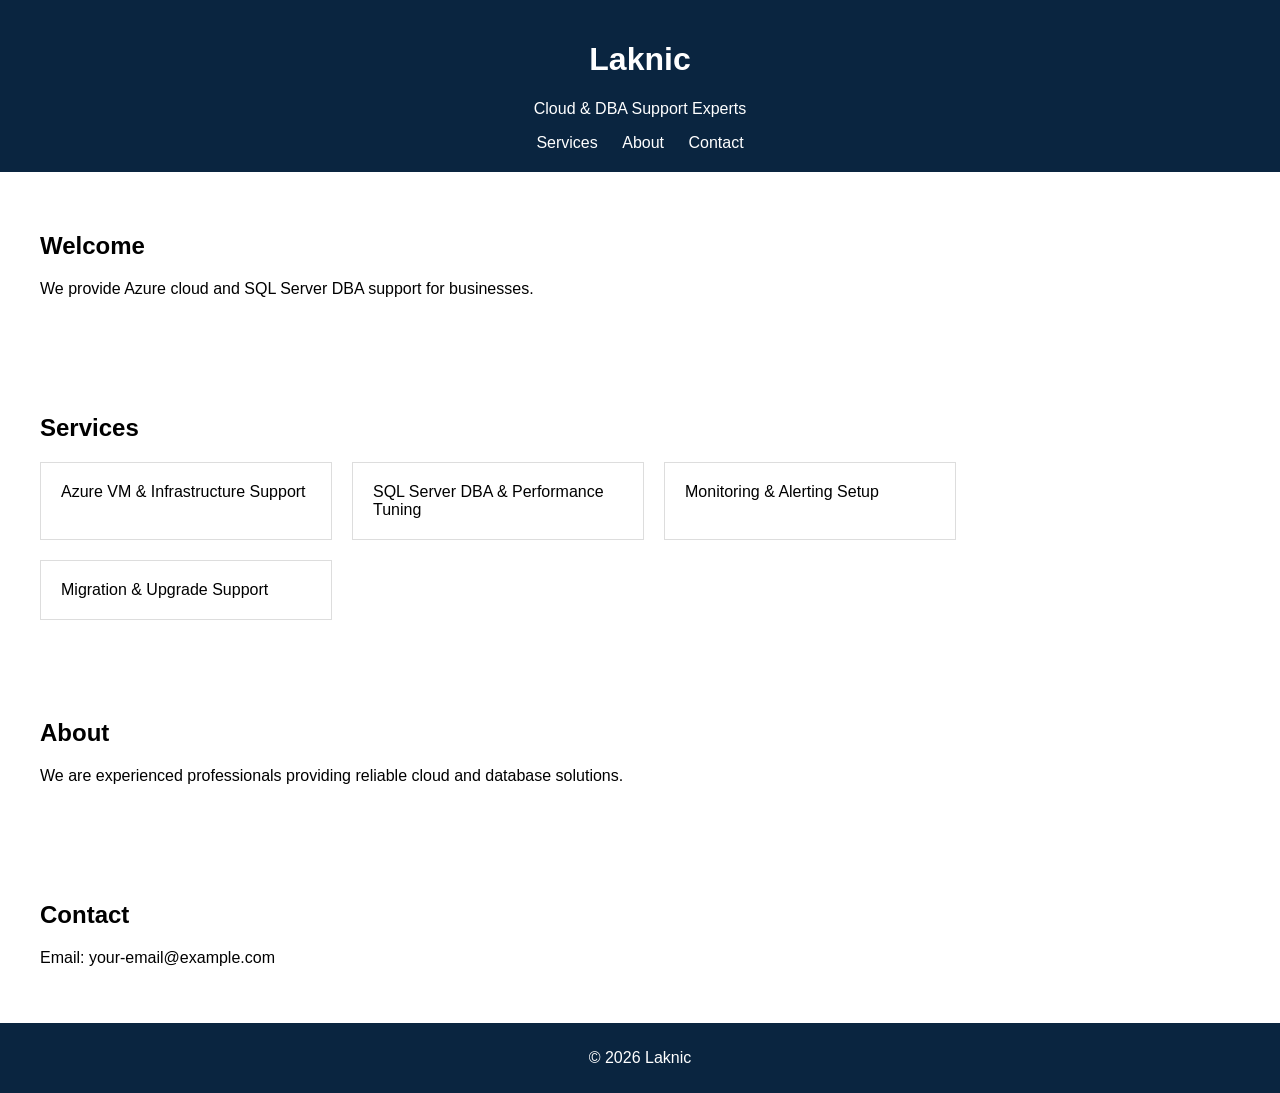
==== index.html @ a6cacee5 "Initial website" ====
<!DOCTYPE html>
<html>
<head>
  <title>Laknic | Cloud & DBA Support</title>
  <meta name="viewport" content="width=device-width, initial-scale=1.0">
  <style>
    body {font-family: Arial; margin:0;}
    header {background:#0a2540; color:white; padding:20px; text-align:center;}
    nav a {color:white; margin:10px; text-decoration:none;}
    section {padding:40px;}
    .services {display:flex; flex-wrap:wrap; gap:20px;}
    .card {border:1px solid #ddd; padding:20px; width:250px;}
    footer {background:#0a2540; color:white; text-align:center; padding:10px;}
  </style>
</head>

<body>

<header>
  <h1>Laknic</h1>
  <p>Cloud & DBA Support Experts</p>
  <nav>
    <a href="#services">Services</a>
    <a href="#about">About</a>
    <a href="#contact">Contact</a>
  </nav>
</header>

<section>
  <h2>Welcome</h2>
  <p>We provide Azure cloud and SQL Server DBA support for businesses.</p>
</section>

<section id="services">
  <h2>Services</h2>
  <div class="services">
    <div class="card">Azure VM & Infrastructure Support</div>
    <div class="card">SQL Server DBA & Performance Tuning</div>
    <div class="card">Monitoring & Alerting Setup</div>
    <div class="card">Migration & Upgrade Support</div>
  </div>
</section>

<section id="about">
  <h2>About</h2>
  <p>We are experienced professionals providing reliable cloud and database solutions.</p>
</section>

<section id="contact">
  <h2>Contact</h2>
  <p>Email: your-email@example.com</p>
</section>

<footer>
  <p>© 2026 Laknic</p>
</footer>

</body>
</html>
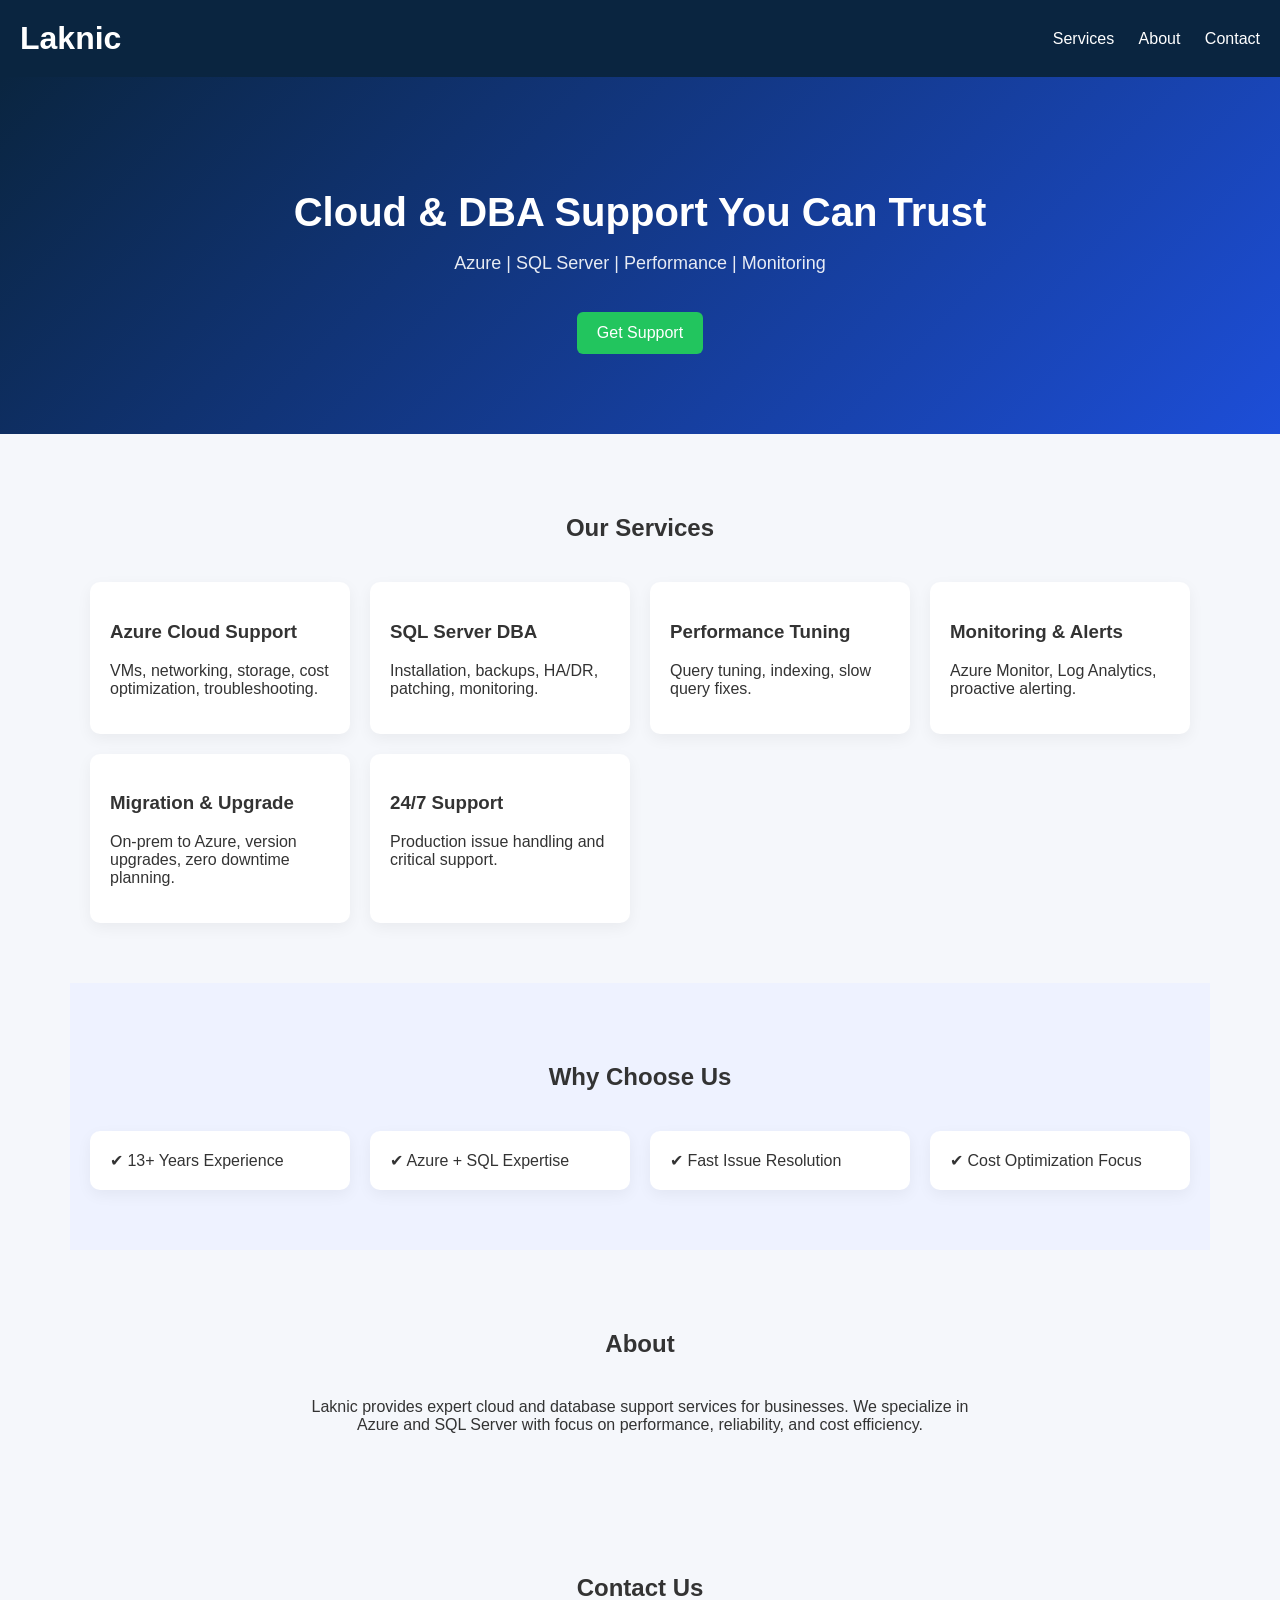
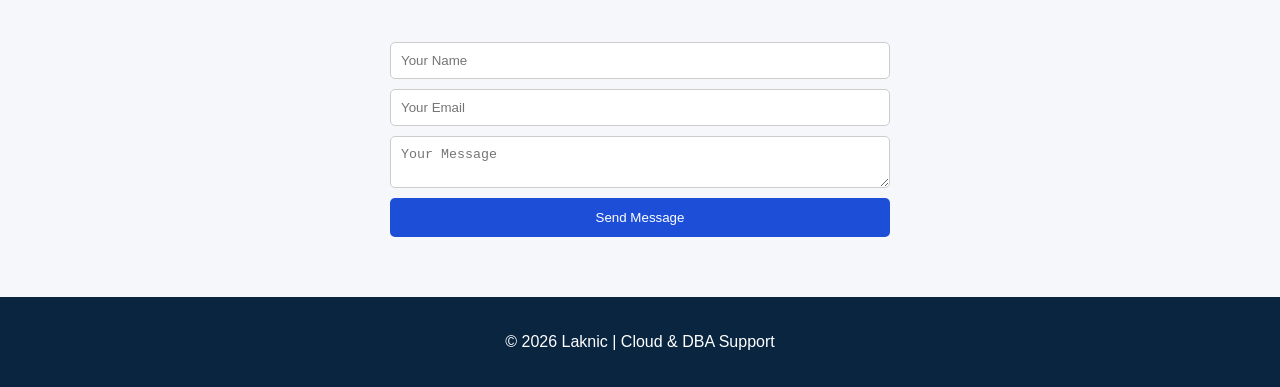
==== commit 880507e3: "index.html" ====
--- a/index.html
+++ b/index.html
@@ -3,14 +3,121 @@
 <head>
   <title>Laknic | Cloud & DBA Support</title>
   <meta name="viewport" content="width=device-width, initial-scale=1.0">
+  
   <style>
-    body {font-family: Arial; margin:0;}
-    header {background:#0a2540; color:white; padding:20px; text-align:center;}
-    nav a {color:white; margin:10px; text-decoration:none;}
-    section {padding:40px;}
-    .services {display:flex; flex-wrap:wrap; gap:20px;}
-    .card {border:1px solid #ddd; padding:20px; width:250px;}
-    footer {background:#0a2540; color:white; text-align:center; padding:10px;}
+    body {
+      margin:0;
+      font-family: 'Segoe UI', sans-serif;
+      background:#f5f7fb;
+      color:#333;
+    }
+
+    header {
+      background:#0a2540;
+      color:white;
+      padding:20px;
+      display:flex;
+      justify-content:space-between;
+      align-items:center;
+    }
+
+    header h1 {margin:0;}
+
+    nav a {
+      color:white;
+      margin-left:20px;
+      text-decoration:none;
+    }
+
+    .hero {
+      background:linear-gradient(135deg,#0a2540,#1d4ed8);
+      color:white;
+      padding:80px 20px;
+      text-align:center;
+    }
+
+    .hero h2 {
+      font-size:40px;
+      margin-bottom:10px;
+    }
+
+    .hero p {
+      font-size:18px;
+      opacity:0.9;
+    }
+
+    .btn {
+      background:#22c55e;
+      color:white;
+      padding:12px 20px;
+      display:inline-block;
+      margin-top:20px;
+      text-decoration:none;
+      border-radius:6px;
+    }
+
+    section {
+      padding:60px 20px;
+      max-width:1100px;
+      margin:auto;
+    }
+
+    h2 {
+      text-align:center;
+      margin-bottom:40px;
+    }
+
+    .grid {
+      display:grid;
+      grid-template-columns:repeat(auto-fit,minmax(250px,1fr));
+      gap:20px;
+    }
+
+    .card {
+      background:white;
+      padding:20px;
+      border-radius:10px;
+      box-shadow:0 5px 15px rgba(0,0,0,0.05);
+      transition:0.3s;
+    }
+
+    .card:hover {
+      transform:translateY(-5px);
+    }
+
+    .why {
+      background:#eef2ff;
+    }
+
+    .contact form {
+      display:flex;
+      flex-direction:column;
+      gap:10px;
+      max-width:500px;
+      margin:auto;
+    }
+
+    input, textarea {
+      padding:10px;
+      border:1px solid #ccc;
+      border-radius:5px;
+    }
+
+    button {
+      background:#1d4ed8;
+      color:white;
+      padding:12px;
+      border:none;
+      border-radius:5px;
+      cursor:pointer;
+    }
+
+    footer {
+      background:#0a2540;
+      color:white;
+      text-align:center;
+      padding:20px;
+    }
   </style>
 </head>
 
@@ -18,7 +125,6 @@
 
 <header>
   <h1>Laknic</h1>
-  <p>Cloud & DBA Support Experts</p>
   <nav>
     <a href="#services">Services</a>
     <a href="#about">About</a>
@@ -26,34 +132,84 @@
   </nav>
 </header>
 
-<section>
-  <h2>Welcome</h2>
-  <p>We provide Azure cloud and SQL Server DBA support for businesses.</p>
-</section>
+<div class="hero">
+  <h2>Cloud & DBA Support You Can Trust</h2>
+  <p>Azure | SQL Server | Performance | Monitoring</p>
+  <a href="#contact" class="btn">Get Support</a>
+</div>
 
 <section id="services">
-  <h2>Services</h2>
-  <div class="services">
-    <div class="card">Azure VM & Infrastructure Support</div>
-    <div class="card">SQL Server DBA & Performance Tuning</div>
-    <div class="card">Monitoring & Alerting Setup</div>
-    <div class="card">Migration & Upgrade Support</div>
+  <h2>Our Services</h2>
+  <div class="grid">
+
+    <div class="card">
+      <h3>Azure Cloud Support</h3>
+      <p>VMs, networking, storage, cost optimization, troubleshooting.</p>
+    </div>
+
+    <div class="card">
+      <h3>SQL Server DBA</h3>
+      <p>Installation, backups, HA/DR, patching, monitoring.</p>
+    </div>
+
+    <div class="card">
+      <h3>Performance Tuning</h3>
+      <p>Query tuning, indexing, slow query fixes.</p>
+    </div>
+
+    <div class="card">
+      <h3>Monitoring & Alerts</h3>
+      <p>Azure Monitor, Log Analytics, proactive alerting.</p>
+    </div>
+
+    <div class="card">
+      <h3>Migration & Upgrade</h3>
+      <p>On-prem to Azure, version upgrades, zero downtime planning.</p>
+    </div>
+
+    <div class="card">
+      <h3>24/7 Support</h3>
+      <p>Production issue handling and critical support.</p>
+    </div>
+
+  </div>
+</section>
+
+<section class="why">
+  <h2>Why Choose Us</h2>
+  <div class="grid">
+    <div class="card">✔ 13+ Years Experience</div>
+    <div class="card">✔ Azure + SQL Expertise</div>
+    <div class="card">✔ Fast Issue Resolution</div>
+    <div class="card">✔ Cost Optimization Focus</div>
   </div>
 </section>
 
 <section id="about">
   <h2>About</h2>
-  <p>We are experienced professionals providing reliable cloud and database solutions.</p>
-</section>
-
-<section id="contact">
-  <h2>Contact</h2>
-  <p>Email: your-email@example.com</p>
+  <p style="text-align:center; max-width:700px; margin:auto;">
+    Laknic provides expert cloud and database support services for businesses.
+    We specialize in Azure and SQL Server with focus on performance,
+    reliability, and cost efficiency.
+  </p>
+</section>
+
+<section id="contact" class="contact">
+  <h2>Contact Us</h2>
+  
+  <!-- Netlify form -->
+  <form name="contact" method="POST" data-netlify="true">
+    <input type="text" name="name" placeholder="Your Name" required>
+    <input type="email" name="email" placeholder="Your Email" required>
+    <textarea name="message" placeholder="Your Message" required></textarea>
+    <button type="submit">Send Message</button>
+  </form>
+
 </section>
 
 <footer>
-  <p>© 2026 Laknic</p>
+  <p>© 2026 Laknic | Cloud & DBA Support</p>
 </footer>
 
 </body>
-</html>+</html>
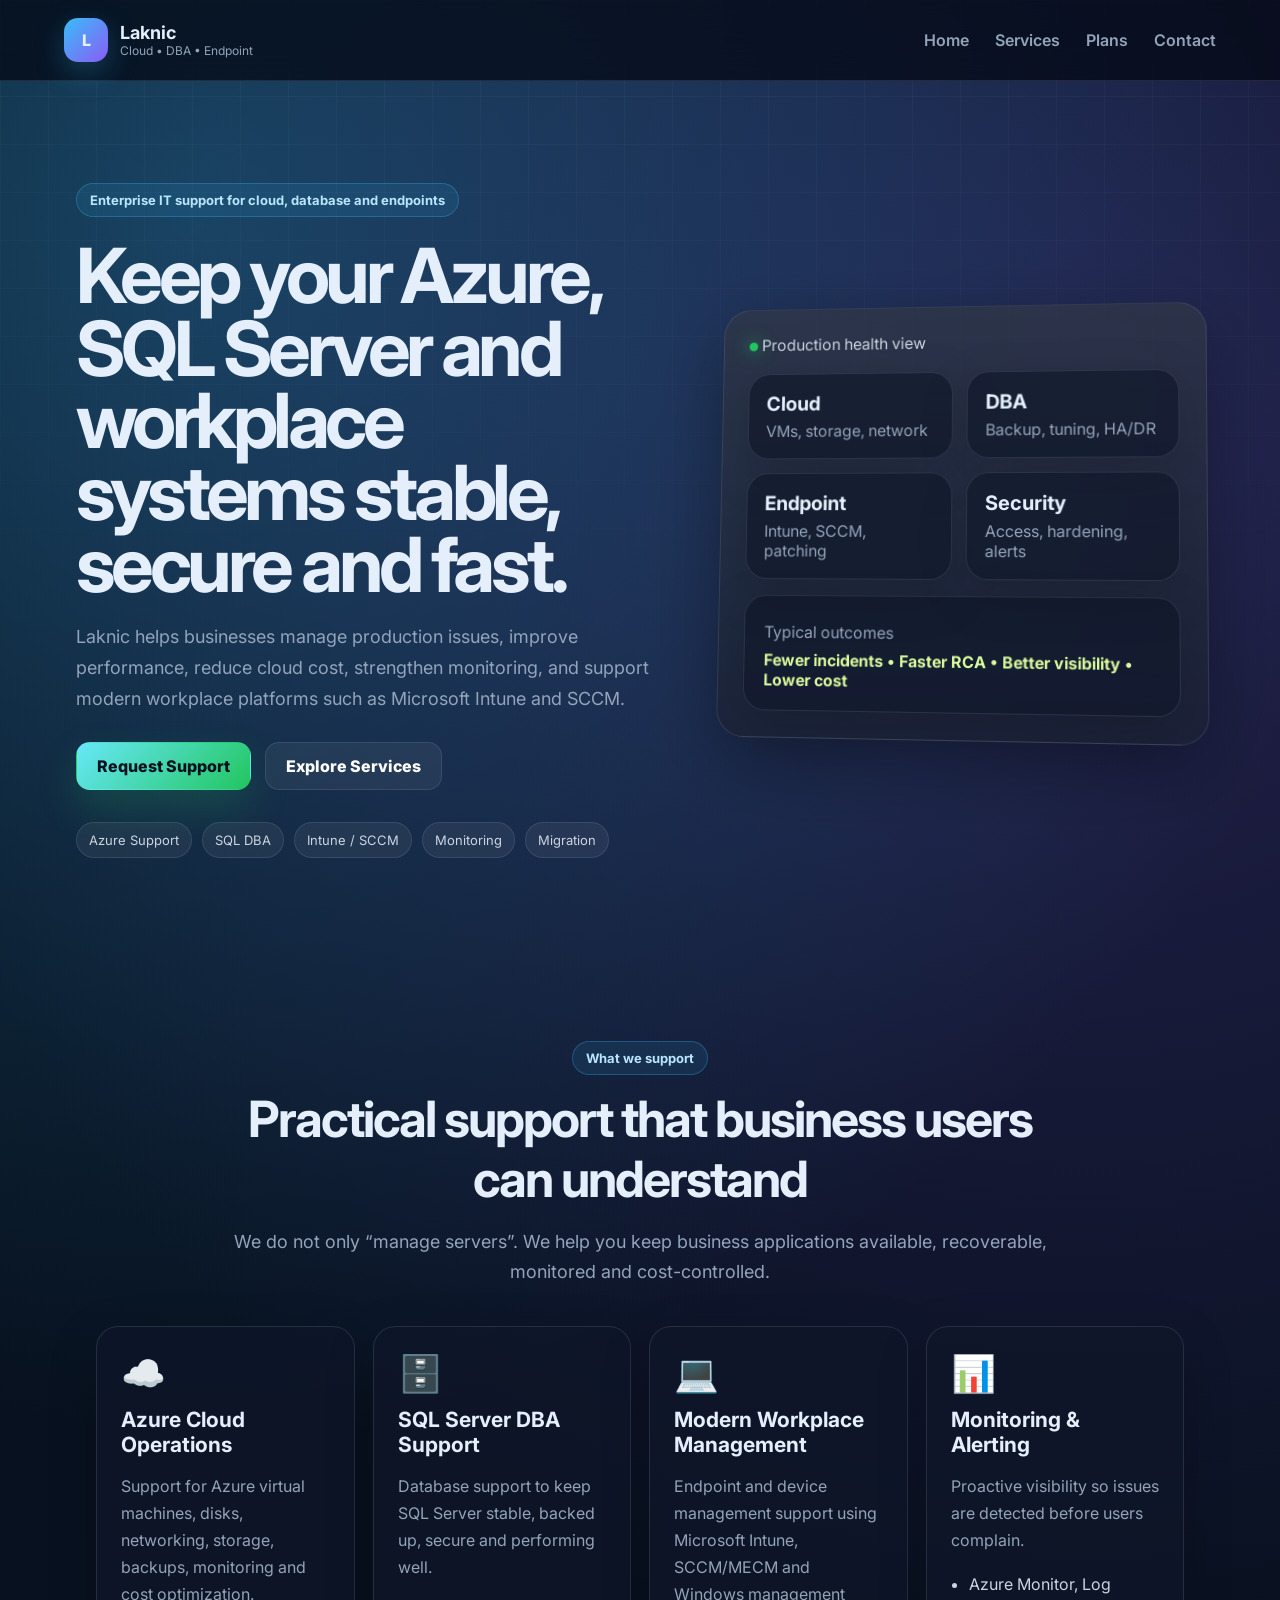
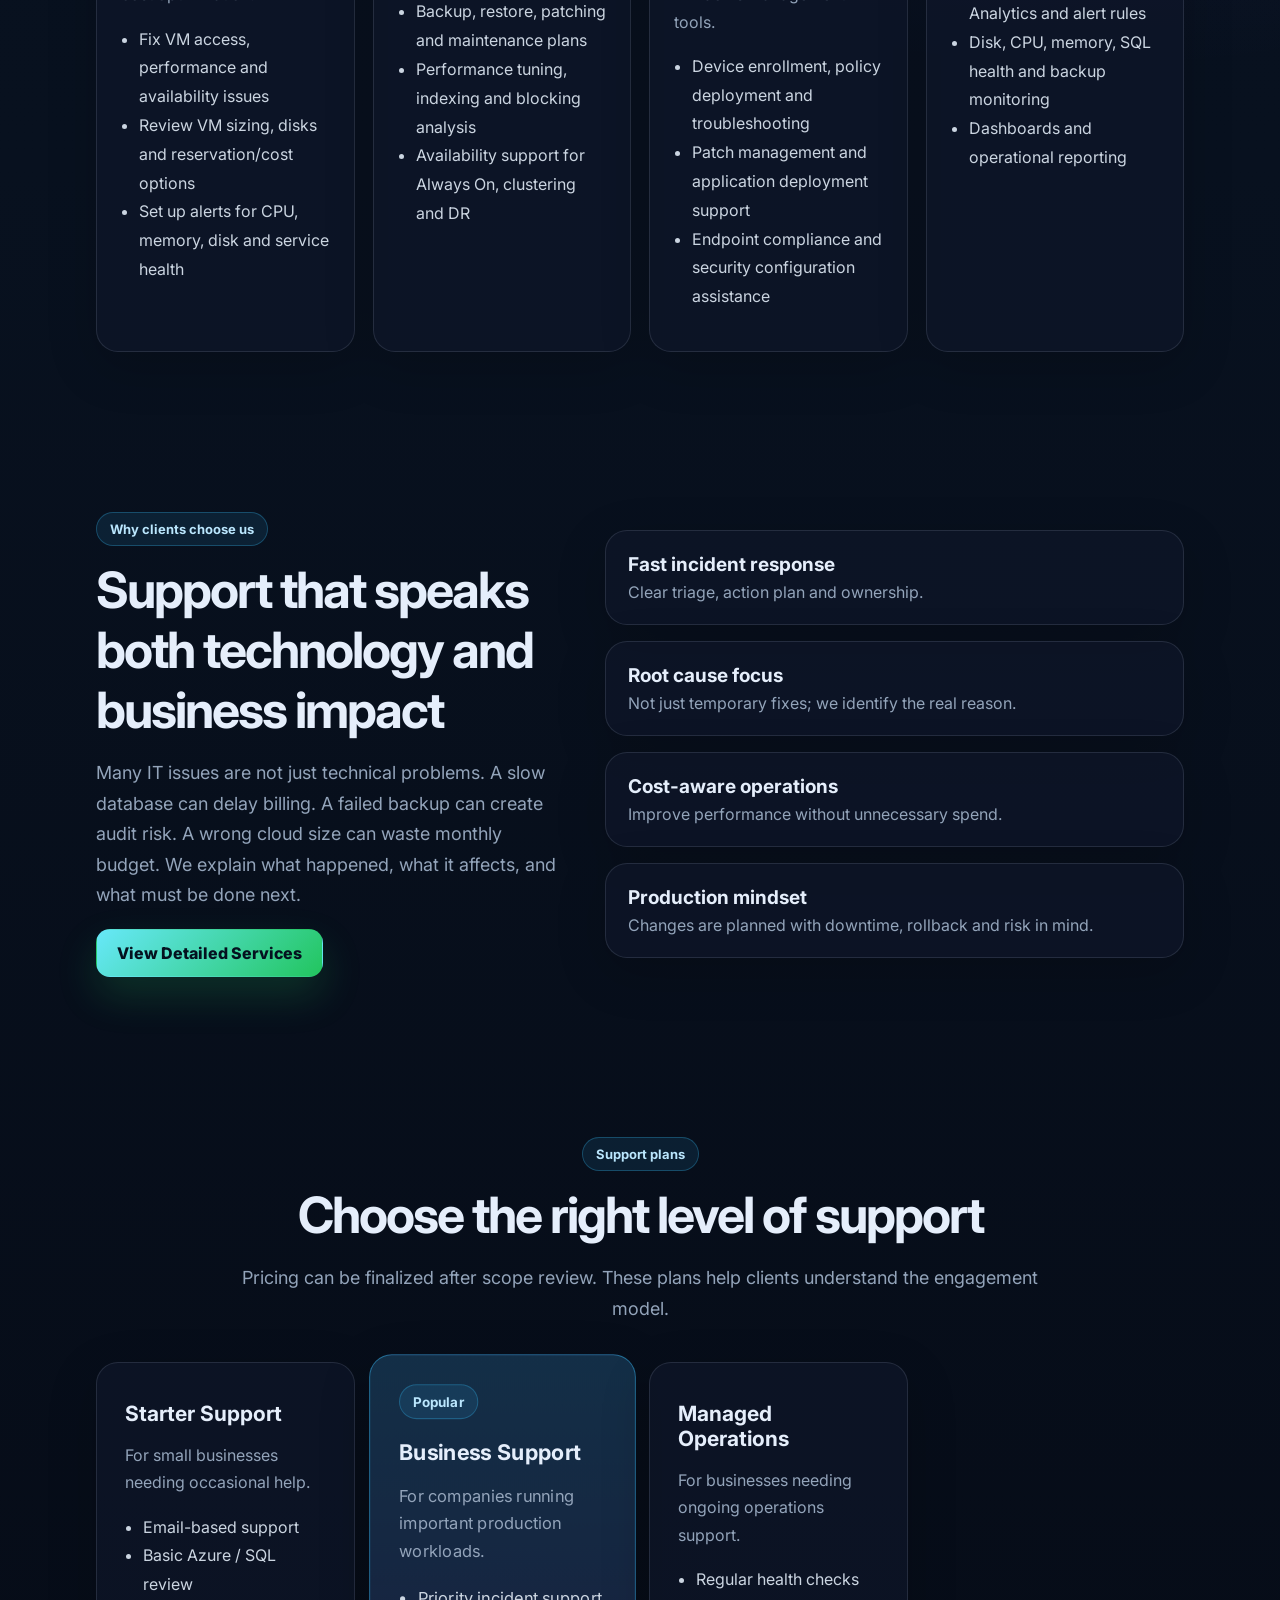
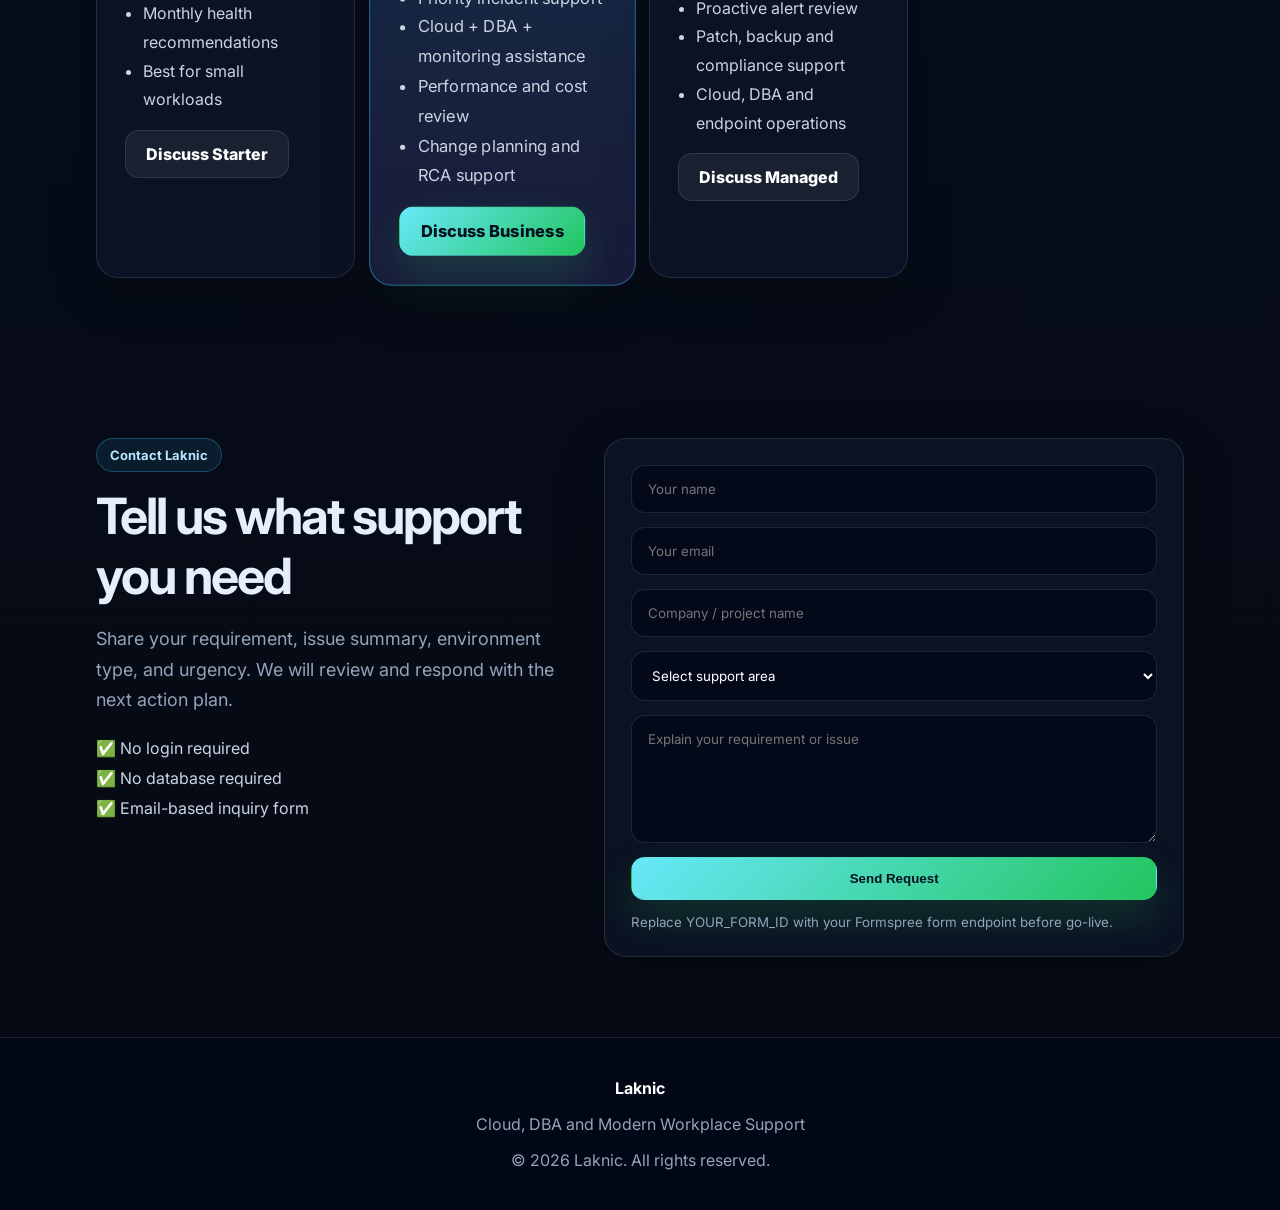
==== commit 50a1e576: "Add files via upload" ====
--- a/index.html
+++ b/index.html
@@ -1,215 +1,243 @@
-<!DOCTYPE html>
-<html>
-<head>
-  <title>Laknic | Cloud & DBA Support</title>
-  <meta name="viewport" content="width=device-width, initial-scale=1.0">
-  
-  <style>
-    body {
-      margin:0;
-      font-family: 'Segoe UI', sans-serif;
-      background:#f5f7fb;
-      color:#333;
-    }
-
-    header {
-      background:#0a2540;
-      color:white;
-      padding:20px;
-      display:flex;
-      justify-content:space-between;
-      align-items:center;
-    }
-
-    header h1 {margin:0;}
-
-    nav a {
-      color:white;
-      margin-left:20px;
-      text-decoration:none;
-    }
-
-    .hero {
-      background:linear-gradient(135deg,#0a2540,#1d4ed8);
-      color:white;
-      padding:80px 20px;
-      text-align:center;
-    }
-
-    .hero h2 {
-      font-size:40px;
-      margin-bottom:10px;
-    }
-
-    .hero p {
-      font-size:18px;
-      opacity:0.9;
-    }
-
-    .btn {
-      background:#22c55e;
-      color:white;
-      padding:12px 20px;
-      display:inline-block;
-      margin-top:20px;
-      text-decoration:none;
-      border-radius:6px;
-    }
-
-    section {
-      padding:60px 20px;
-      max-width:1100px;
-      margin:auto;
-    }
-
-    h2 {
-      text-align:center;
-      margin-bottom:40px;
-    }
-
-    .grid {
-      display:grid;
-      grid-template-columns:repeat(auto-fit,minmax(250px,1fr));
-      gap:20px;
-    }
-
-    .card {
-      background:white;
-      padding:20px;
-      border-radius:10px;
-      box-shadow:0 5px 15px rgba(0,0,0,0.05);
-      transition:0.3s;
-    }
-
-    .card:hover {
-      transform:translateY(-5px);
-    }
-
-    .why {
-      background:#eef2ff;
-    }
-
-    .contact form {
-      display:flex;
-      flex-direction:column;
-      gap:10px;
-      max-width:500px;
-      margin:auto;
-    }
-
-    input, textarea {
-      padding:10px;
-      border:1px solid #ccc;
-      border-radius:5px;
-    }
-
-    button {
-      background:#1d4ed8;
-      color:white;
-      padding:12px;
-      border:none;
-      border-radius:5px;
-      cursor:pointer;
-    }
-
-    footer {
-      background:#0a2540;
-      color:white;
-      text-align:center;
-      padding:20px;
-    }
-  </style>
-</head>
-
-<body>
-
-<header>
-  <h1>Laknic</h1>
-  <nav>
-    <a href="#services">Services</a>
-    <a href="#about">About</a>
-    <a href="#contact">Contact</a>
-  </nav>
-</header>
-
-<div class="hero">
-  <h2>Cloud & DBA Support You Can Trust</h2>
-  <p>Azure | SQL Server | Performance | Monitoring</p>
-  <a href="#contact" class="btn">Get Support</a>
-</div>
-
-<section id="services">
-  <h2>Our Services</h2>
-  <div class="grid">
-
-    <div class="card">
-      <h3>Azure Cloud Support</h3>
-      <p>VMs, networking, storage, cost optimization, troubleshooting.</p>
-    </div>
-
-    <div class="card">
-      <h3>SQL Server DBA</h3>
-      <p>Installation, backups, HA/DR, patching, monitoring.</p>
-    </div>
-
-    <div class="card">
-      <h3>Performance Tuning</h3>
-      <p>Query tuning, indexing, slow query fixes.</p>
-    </div>
-
-    <div class="card">
-      <h3>Monitoring & Alerts</h3>
-      <p>Azure Monitor, Log Analytics, proactive alerting.</p>
-    </div>
-
-    <div class="card">
-      <h3>Migration & Upgrade</h3>
-      <p>On-prem to Azure, version upgrades, zero downtime planning.</p>
-    </div>
-
-    <div class="card">
-      <h3>24/7 Support</h3>
-      <p>Production issue handling and critical support.</p>
-    </div>
-
-  </div>
-</section>
-
-<section class="why">
-  <h2>Why Choose Us</h2>
-  <div class="grid">
-    <div class="card">✔ 13+ Years Experience</div>
-    <div class="card">✔ Azure + SQL Expertise</div>
-    <div class="card">✔ Fast Issue Resolution</div>
-    <div class="card">✔ Cost Optimization Focus</div>
-  </div>
-</section>
-
-<section id="about">
-  <h2>About</h2>
-  <p style="text-align:center; max-width:700px; margin:auto;">
-    Laknic provides expert cloud and database support services for businesses.
-    We specialize in Azure and SQL Server with focus on performance,
-    reliability, and cost efficiency.
-  </p>
-</section>
-
-<section id="contact" class="contact">
-  <h2>Contact Us</h2>
-  
-  <!-- Netlify form -->
-  <form name="contact" method="POST" data-netlify="true">
-    <input type="text" name="name" placeholder="Your Name" required>
-    <input type="email" name="email" placeholder="Your Email" required>
-    <textarea name="message" placeholder="Your Message" required></textarea>
-    <button type="submit">Send Message</button>
-  </form>
-
-</section>
-
-<footer>
-  <p>© 2026 Laknic | Cloud & DBA Support</p>
-</footer>
-
-</body>
-</html>
+<!DOCTYPE html>
+<html lang="en">
+<head>
+  <meta charset="UTF-8" />
+  <meta name="viewport" content="width=device-width, initial-scale=1.0" />
+  <title>Laknic | Cloud, DBA & Modern Workplace Support</title>
+  <meta name="description" content="Laknic provides Azure cloud, SQL Server DBA, Intune, SCCM, monitoring, migration and production support services for businesses." />
+  <link rel="preconnect" href="https://fonts.googleapis.com">
+  <link rel="preconnect" href="https://fonts.gstatic.com" crossorigin>
+  <link href="https://fonts.googleapis.com/css2?family=Inter:wght@400;500;600;700;800&display=swap" rel="stylesheet">
+  <link rel="stylesheet" href="styles.css" />
+</head>
+<body>
+  <div class="page-glow"></div>
+
+  <header class="site-header">
+    <a class="brand" href="index.html">
+      <span class="brand-mark">L</span>
+      <span>
+        <strong>Laknic</strong>
+        <small>Cloud • DBA • Endpoint</small>
+      </span>
+    </a>
+
+    <button class="mobile-menu" id="mobileMenu">☰</button>
+
+    <nav class="nav" id="nav">
+      <a href="index.html">Home</a>
+      <a href="services.html">Services</a>
+      <a href="#plans">Plans</a>
+      <a href="#contact">Contact</a>
+    </nav>
+  </header>
+
+  <main>
+    <section class="hero">
+      <div class="hero-content reveal">
+        <span class="pill">Enterprise IT support for cloud, database and endpoints</span>
+        <h1>Keep your Azure, SQL Server and workplace systems stable, secure and fast.</h1>
+        <p>
+          Laknic helps businesses manage production issues, improve performance, reduce cloud cost,
+          strengthen monitoring, and support modern workplace platforms such as Microsoft Intune and SCCM.
+        </p>
+        <div class="hero-actions">
+          <a class="btn primary" href="#contact">Request Support</a>
+          <a class="btn secondary" href="services.html">Explore Services</a>
+        </div>
+        <div class="trust-row">
+          <span>Azure Support</span>
+          <span>SQL DBA</span>
+          <span>Intune / SCCM</span>
+          <span>Monitoring</span>
+          <span>Migration</span>
+        </div>
+      </div>
+
+      <div class="hero-panel reveal delay">
+        <div class="dashboard-card">
+          <div class="status-line">
+            <span class="dot green"></span> Production health view
+          </div>
+          <div class="metric-grid">
+            <div><strong>Cloud</strong><span>VMs, storage, network</span></div>
+            <div><strong>DBA</strong><span>Backup, tuning, HA/DR</span></div>
+            <div><strong>Endpoint</strong><span>Intune, SCCM, patching</span></div>
+            <div><strong>Security</strong><span>Access, hardening, alerts</span></div>
+          </div>
+          <div class="signal-card">
+            <span>Typical outcomes</span>
+            <strong>Fewer incidents • Faster RCA • Better visibility • Lower cost</strong>
+          </div>
+        </div>
+      </div>
+    </section>
+
+    <section class="section reveal">
+      <div class="section-heading">
+        <span class="eyebrow">What we support</span>
+        <h2>Practical support that business users can understand</h2>
+        <p>
+          We do not only “manage servers”. We help you keep business applications available,
+          recoverable, monitored and cost-controlled.
+        </p>
+      </div>
+
+      <div class="service-grid">
+        <article class="service-card">
+          <div class="icon">☁️</div>
+          <h3>Azure Cloud Operations</h3>
+          <p>Support for Azure virtual machines, disks, networking, storage, backups, monitoring and cost optimization.</p>
+          <ul>
+            <li>Fix VM access, performance and availability issues</li>
+            <li>Review VM sizing, disks and reservation/cost options</li>
+            <li>Set up alerts for CPU, memory, disk and service health</li>
+          </ul>
+        </article>
+
+        <article class="service-card">
+          <div class="icon">🗄️</div>
+          <h3>SQL Server DBA Support</h3>
+          <p>Database support to keep SQL Server stable, backed up, secure and performing well.</p>
+          <ul>
+            <li>Backup, restore, patching and maintenance plans</li>
+            <li>Performance tuning, indexing and blocking analysis</li>
+            <li>Availability support for Always On, clustering and DR</li>
+          </ul>
+        </article>
+
+        <article class="service-card">
+          <div class="icon">💻</div>
+          <h3>Modern Workplace Management</h3>
+          <p>Endpoint and device management support using Microsoft Intune, SCCM/MECM and Windows management tools.</p>
+          <ul>
+            <li>Device enrollment, policy deployment and troubleshooting</li>
+            <li>Patch management and application deployment support</li>
+            <li>Endpoint compliance and security configuration assistance</li>
+          </ul>
+        </article>
+
+        <article class="service-card">
+          <div class="icon">📊</div>
+          <h3>Monitoring & Alerting</h3>
+          <p>Proactive visibility so issues are detected before users complain.</p>
+          <ul>
+            <li>Azure Monitor, Log Analytics and alert rules</li>
+            <li>Disk, CPU, memory, SQL health and backup monitoring</li>
+            <li>Dashboards and operational reporting</li>
+          </ul>
+        </article>
+      </div>
+    </section>
+
+    <section class="section split reveal">
+      <div>
+        <span class="eyebrow">Why clients choose us</span>
+        <h2>Support that speaks both technology and business impact</h2>
+        <p>
+          Many IT issues are not just technical problems. A slow database can delay billing.
+          A failed backup can create audit risk. A wrong cloud size can waste monthly budget.
+          We explain what happened, what it affects, and what must be done next.
+        </p>
+        <a class="btn primary" href="services.html">View Detailed Services</a>
+      </div>
+
+      <div class="benefit-list">
+        <div><strong>Fast incident response</strong><span>Clear triage, action plan and ownership.</span></div>
+        <div><strong>Root cause focus</strong><span>Not just temporary fixes; we identify the real reason.</span></div>
+        <div><strong>Cost-aware operations</strong><span>Improve performance without unnecessary spend.</span></div>
+        <div><strong>Production mindset</strong><span>Changes are planned with downtime, rollback and risk in mind.</span></div>
+      </div>
+    </section>
+
+    <section class="section reveal" id="plans">
+      <div class="section-heading">
+        <span class="eyebrow">Support plans</span>
+        <h2>Choose the right level of support</h2>
+        <p>Pricing can be finalized after scope review. These plans help clients understand the engagement model.</p>
+      </div>
+
+      <div class="pricing-grid">
+        <div class="price-card">
+          <h3>Starter Support</h3>
+          <p>For small businesses needing occasional help.</p>
+          <ul>
+            <li>Email-based support</li>
+            <li>Basic Azure / SQL review</li>
+            <li>Monthly health recommendations</li>
+            <li>Best for small workloads</li>
+          </ul>
+          <a class="btn secondary" href="#contact">Discuss Starter</a>
+        </div>
+
+        <div class="price-card featured">
+          <span class="badge">Popular</span>
+          <h3>Business Support</h3>
+          <p>For companies running important production workloads.</p>
+          <ul>
+            <li>Priority incident support</li>
+            <li>Cloud + DBA + monitoring assistance</li>
+            <li>Performance and cost review</li>
+            <li>Change planning and RCA support</li>
+          </ul>
+          <a class="btn primary" href="#contact">Discuss Business</a>
+        </div>
+
+        <div class="price-card">
+          <h3>Managed Operations</h3>
+          <p>For businesses needing ongoing operations support.</p>
+          <ul>
+            <li>Regular health checks</li>
+            <li>Proactive alert review</li>
+            <li>Patch, backup and compliance support</li>
+            <li>Cloud, DBA and endpoint operations</li>
+          </ul>
+          <a class="btn secondary" href="#contact">Discuss Managed</a>
+        </div>
+      </div>
+    </section>
+
+    <section class="section contact-section reveal" id="contact">
+      <div>
+        <span class="eyebrow">Contact Laknic</span>
+        <h2>Tell us what support you need</h2>
+        <p>
+          Share your requirement, issue summary, environment type, and urgency.
+          We will review and respond with the next action plan.
+        </p>
+        <div class="contact-points">
+          <span>✅ No login required</span>
+          <span>✅ No database required</span>
+          <span>✅ Email-based inquiry form</span>
+        </div>
+      </div>
+
+      <form class="contact-form" action="https://formspree.io/f/YOUR_FORM_ID" method="POST">
+        <input type="text" name="name" placeholder="Your name" required />
+        <input type="email" name="email" placeholder="Your email" required />
+        <input type="text" name="company" placeholder="Company / project name" />
+        <select name="support_area" required>
+          <option value="">Select support area</option>
+          <option>Azure Cloud Support</option>
+          <option>SQL Server DBA Support</option>
+          <option>Intune / SCCM / Endpoint Support</option>
+          <option>Monitoring & Alerting</option>
+          <option>Migration / Upgrade</option>
+          <option>Production Incident</option>
+        </select>
+        <textarea name="message" rows="6" placeholder="Explain your requirement or issue" required></textarea>
+        <button class="btn primary" type="submit">Send Request</button>
+        <small>Replace YOUR_FORM_ID with your Formspree form endpoint before go-live.</small>
+      </form>
+    </section>
+  </main>
+
+  <footer class="footer">
+    <strong>Laknic</strong>
+    <p>Cloud, DBA and Modern Workplace Support</p>
+    <span>© 2026 Laknic. All rights reserved.</span>
+  </footer>
+
+  <script src="script.js"></script>
+</body>
+</html>
--- a/styles.css
+++ b/styles.css
@@ -0,0 +1,544 @@
+* {
+  box-sizing: border-box;
+}
+
+:root {
+  --bg: #07111f;
+  --panel: rgba(15, 23, 42, 0.78);
+  --panel-solid: #101b2f;
+  --text: #e5eefb;
+  --muted: #93a4ba;
+  --brand: #38bdf8;
+  --brand2: #8b5cf6;
+  --green: #22c55e;
+  --border: rgba(148, 163, 184, 0.18);
+  --shadow: 0 24px 80px rgba(0, 0, 0, 0.35);
+}
+
+html {
+  scroll-behavior: smooth;
+}
+
+body {
+  margin: 0;
+  font-family: "Inter", sans-serif;
+  color: var(--text);
+  background:
+    radial-gradient(circle at 15% 5%, rgba(56, 189, 248, 0.28), transparent 28%),
+    radial-gradient(circle at 85% 10%, rgba(139, 92, 246, 0.22), transparent 30%),
+    linear-gradient(180deg, #06101e 0%, #08111f 40%, #050913 100%);
+  min-height: 100vh;
+  overflow-x: hidden;
+}
+
+.page-glow {
+  position: fixed;
+  inset: 0;
+  background-image:
+    linear-gradient(rgba(255,255,255,0.035) 1px, transparent 1px),
+    linear-gradient(90deg, rgba(255,255,255,0.035) 1px, transparent 1px);
+  background-size: 48px 48px;
+  pointer-events: none;
+  mask-image: linear-gradient(to bottom, black, transparent 75%);
+}
+
+a {
+  color: inherit;
+}
+
+.site-header {
+  position: sticky;
+  top: 0;
+  z-index: 10;
+  display: flex;
+  align-items: center;
+  justify-content: space-between;
+  padding: 18px clamp(18px, 5vw, 64px);
+  background: rgba(3, 7, 18, 0.72);
+  backdrop-filter: blur(18px);
+  border-bottom: 1px solid var(--border);
+}
+
+.brand {
+  display: flex;
+  gap: 12px;
+  align-items: center;
+  text-decoration: none;
+}
+
+.brand-mark {
+  width: 44px;
+  height: 44px;
+  display: grid;
+  place-items: center;
+  border-radius: 14px;
+  background: linear-gradient(135deg, var(--brand), var(--brand2));
+  font-weight: 800;
+  box-shadow: 0 10px 30px rgba(56, 189, 248, 0.25);
+}
+
+.brand strong {
+  display: block;
+  font-size: 18px;
+}
+
+.brand small {
+  display: block;
+  color: var(--muted);
+  font-size: 12px;
+}
+
+.nav {
+  display: flex;
+  gap: 26px;
+}
+
+.nav a {
+  color: var(--muted);
+  text-decoration: none;
+  font-weight: 600;
+  transition: 0.25s ease;
+}
+
+.nav a:hover {
+  color: white;
+}
+
+.mobile-menu {
+  display: none;
+  border: 1px solid var(--border);
+  background: var(--panel);
+  color: white;
+  border-radius: 12px;
+  padding: 10px 14px;
+}
+
+.hero {
+  min-height: 82vh;
+  display: grid;
+  grid-template-columns: 1.1fr 0.9fr;
+  gap: 40px;
+  align-items: center;
+  padding: clamp(60px, 8vw, 110px) clamp(18px, 6vw, 76px);
+}
+
+.hero h1,
+.inner-hero h1 {
+  font-size: clamp(42px, 6vw, 76px);
+  line-height: 0.95;
+  margin: 22px 0;
+  letter-spacing: -0.06em;
+}
+
+.hero p,
+.inner-hero p,
+.section-heading p,
+.split p,
+.contact-section p,
+.cta-band p {
+  color: var(--muted);
+  font-size: 18px;
+  line-height: 1.7;
+}
+
+.pill,
+.eyebrow,
+.badge {
+  display: inline-flex;
+  align-items: center;
+  width: fit-content;
+  padding: 8px 13px;
+  border: 1px solid rgba(56, 189, 248, 0.28);
+  border-radius: 999px;
+  color: #bae6fd;
+  background: rgba(56, 189, 248, 0.10);
+  font-weight: 700;
+  font-size: 13px;
+}
+
+.hero-actions {
+  display: flex;
+  gap: 14px;
+  flex-wrap: wrap;
+  margin-top: 28px;
+}
+
+.btn {
+  display: inline-flex;
+  justify-content: center;
+  align-items: center;
+  padding: 13px 20px;
+  border-radius: 14px;
+  font-weight: 800;
+  text-decoration: none;
+  border: 1px solid transparent;
+  cursor: pointer;
+  transition: 0.25s ease;
+}
+
+.btn:hover {
+  transform: translateY(-2px);
+}
+
+.btn.primary {
+  color: #04111f;
+  background: linear-gradient(135deg, #67e8f9, #22c55e);
+  box-shadow: 0 18px 40px rgba(34, 197, 94, 0.20);
+}
+
+.btn.secondary {
+  color: white;
+  background: rgba(255,255,255,0.06);
+  border-color: var(--border);
+}
+
+.trust-row {
+  display: flex;
+  flex-wrap: wrap;
+  gap: 10px;
+  margin-top: 32px;
+}
+
+.trust-row span {
+  color: #cbd5e1;
+  padding: 9px 12px;
+  border-radius: 999px;
+  background: rgba(255,255,255,0.06);
+  border: 1px solid var(--border);
+  font-size: 13px;
+}
+
+.hero-panel {
+  perspective: 1200px;
+}
+
+.dashboard-card {
+  padding: 26px;
+  border: 1px solid var(--border);
+  background:
+    linear-gradient(180deg, rgba(255,255,255,0.10), rgba(255,255,255,0.035)),
+    rgba(15, 23, 42, 0.75);
+  border-radius: 28px;
+  box-shadow: var(--shadow);
+  transform: rotateY(-6deg) rotateX(4deg);
+  animation: float 6s ease-in-out infinite;
+}
+
+.status-line {
+  color: #cbd5e1;
+  margin-bottom: 20px;
+}
+
+.dot {
+  display: inline-block;
+  width: 9px;
+  height: 9px;
+  border-radius: 50%;
+}
+
+.dot.green {
+  background: var(--green);
+  box-shadow: 0 0 18px var(--green);
+}
+
+.metric-grid {
+  display: grid;
+  grid-template-columns: 1fr 1fr;
+  gap: 14px;
+}
+
+.metric-grid div,
+.signal-card,
+.service-card,
+.price-card,
+.detail-card,
+.benefit-list div,
+.contact-form {
+  border: 1px solid var(--border);
+  background: rgba(15, 23, 42, 0.68);
+  border-radius: 22px;
+  box-shadow: 0 15px 50px rgba(0,0,0,0.18);
+}
+
+.metric-grid div {
+  padding: 18px;
+}
+
+.metric-grid strong {
+  display: block;
+  font-size: 20px;
+}
+
+.metric-grid span,
+.signal-card span,
+.benefit-list span {
+  display: block;
+  color: var(--muted);
+  margin-top: 6px;
+}
+
+.signal-card {
+  margin-top: 16px;
+  padding: 20px;
+}
+
+.signal-card strong {
+  display: block;
+  margin-top: 8px;
+  color: #d9f99d;
+}
+
+.section {
+  padding: 80px clamp(18px, 6vw, 76px);
+  max-width: 1240px;
+  margin: auto;
+}
+
+.section-heading {
+  text-align: center;
+  max-width: 820px;
+  margin: 0 auto 38px;
+}
+
+.section h2,
+.cta-band h2 {
+  font-size: clamp(32px, 4vw, 50px);
+  margin: 14px 0;
+  letter-spacing: -0.04em;
+}
+
+.service-grid,
+.pricing-grid {
+  display: grid;
+  grid-template-columns: repeat(4, 1fr);
+  gap: 18px;
+}
+
+.service-card {
+  padding: 24px;
+  transition: 0.25s ease;
+}
+
+.service-card:hover,
+.price-card:hover,
+.detail-card:hover {
+  transform: translateY(-6px);
+  border-color: rgba(56, 189, 248, 0.45);
+}
+
+.service-card .icon {
+  font-size: 36px;
+  margin-bottom: 12px;
+}
+
+.service-card h3,
+.price-card h3 {
+  font-size: 21px;
+  margin: 10px 0;
+}
+
+.service-card p,
+.price-card p,
+.detail-card p {
+  color: var(--muted);
+  line-height: 1.7;
+}
+
+.service-card ul,
+.price-card ul,
+.detail-card ul {
+  padding-left: 18px;
+  color: #cbd5e1;
+  line-height: 1.8;
+}
+
+.split {
+  display: grid;
+  grid-template-columns: 0.9fr 1.1fr;
+  gap: 36px;
+  align-items: center;
+}
+
+.benefit-list {
+  display: grid;
+  gap: 16px;
+}
+
+.benefit-list div {
+  padding: 22px;
+}
+
+.benefit-list strong {
+  font-size: 19px;
+}
+
+.price-card {
+  position: relative;
+  padding: 28px;
+}
+
+.price-card.featured {
+  background:
+    linear-gradient(180deg, rgba(56, 189, 248, 0.16), rgba(139, 92, 246, 0.10)),
+    rgba(15, 23, 42, 0.78);
+  border-color: rgba(56, 189, 248, 0.45);
+  transform: scale(1.03);
+}
+
+.price-card .badge {
+  margin-bottom: 10px;
+}
+
+.contact-section {
+  display: grid;
+  grid-template-columns: 0.9fr 1.1fr;
+  gap: 34px;
+  align-items: start;
+}
+
+.contact-points {
+  display: grid;
+  gap: 10px;
+  margin-top: 22px;
+  color: #cbd5e1;
+}
+
+.contact-form {
+  padding: 26px;
+  display: grid;
+  gap: 14px;
+}
+
+.contact-form input,
+.contact-form textarea,
+.contact-form select {
+  width: 100%;
+  padding: 15px 16px;
+  border-radius: 14px;
+  border: 1px solid var(--border);
+  outline: none;
+  background: rgba(2, 6, 23, 0.65);
+  color: white;
+  font-family: inherit;
+}
+
+.contact-form small {
+  color: var(--muted);
+}
+
+.footer {
+  text-align: center;
+  padding: 40px 18px;
+  color: var(--muted);
+  border-top: 1px solid var(--border);
+  background: rgba(2, 6, 23, 0.7);
+}
+
+.footer strong {
+  color: white;
+}
+
+.inner-hero {
+  text-align: center;
+  padding: 86px clamp(18px, 6vw, 76px) 40px;
+  max-width: 980px;
+  margin: auto;
+}
+
+.service-detail {
+  display: grid;
+  gap: 24px;
+}
+
+.detail-card {
+  padding: 34px;
+}
+
+.detail-icon {
+  font-size: 40px;
+}
+
+.detail-grid {
+  display: grid;
+  grid-template-columns: 1fr 1fr;
+  gap: 24px;
+}
+
+.cta-band {
+  text-align: center;
+  border: 1px solid var(--border);
+  border-radius: 30px;
+  background: linear-gradient(135deg, rgba(56,189,248,0.16), rgba(139,92,246,0.16));
+  margin-bottom: 70px;
+}
+
+.reveal {
+  opacity: 0;
+  transform: translateY(18px);
+  transition: 0.8s ease;
+}
+
+.reveal.active {
+  opacity: 1;
+  transform: translateY(0);
+}
+
+.delay {
+  transition-delay: 0.18s;
+}
+
+@keyframes float {
+  0%, 100% { transform: rotateY(-6deg) rotateX(4deg) translateY(0); }
+  50% { transform: rotateY(-2deg) rotateX(2deg) translateY(-12px); }
+}
+
+@media (max-width: 980px) {
+  .hero,
+  .split,
+  .contact-section,
+  .detail-grid {
+    grid-template-columns: 1fr;
+  }
+
+  .service-grid,
+  .pricing-grid {
+    grid-template-columns: repeat(2, 1fr);
+  }
+
+  .dashboard-card {
+    transform: none;
+  }
+}
+
+@media (max-width: 640px) {
+  .nav {
+    display: none;
+    position: absolute;
+    top: 76px;
+    left: 18px;
+    right: 18px;
+    flex-direction: column;
+    background: #07111f;
+    padding: 18px;
+    border-radius: 18px;
+    border: 1px solid var(--border);
+  }
+
+  .nav.open {
+    display: flex;
+  }
+
+  .mobile-menu {
+    display: block;
+  }
+
+  .service-grid,
+  .pricing-grid,
+  .metric-grid {
+    grid-template-columns: 1fr;
+  }
+
+  .hero {
+    min-height: auto;
+  }
+}
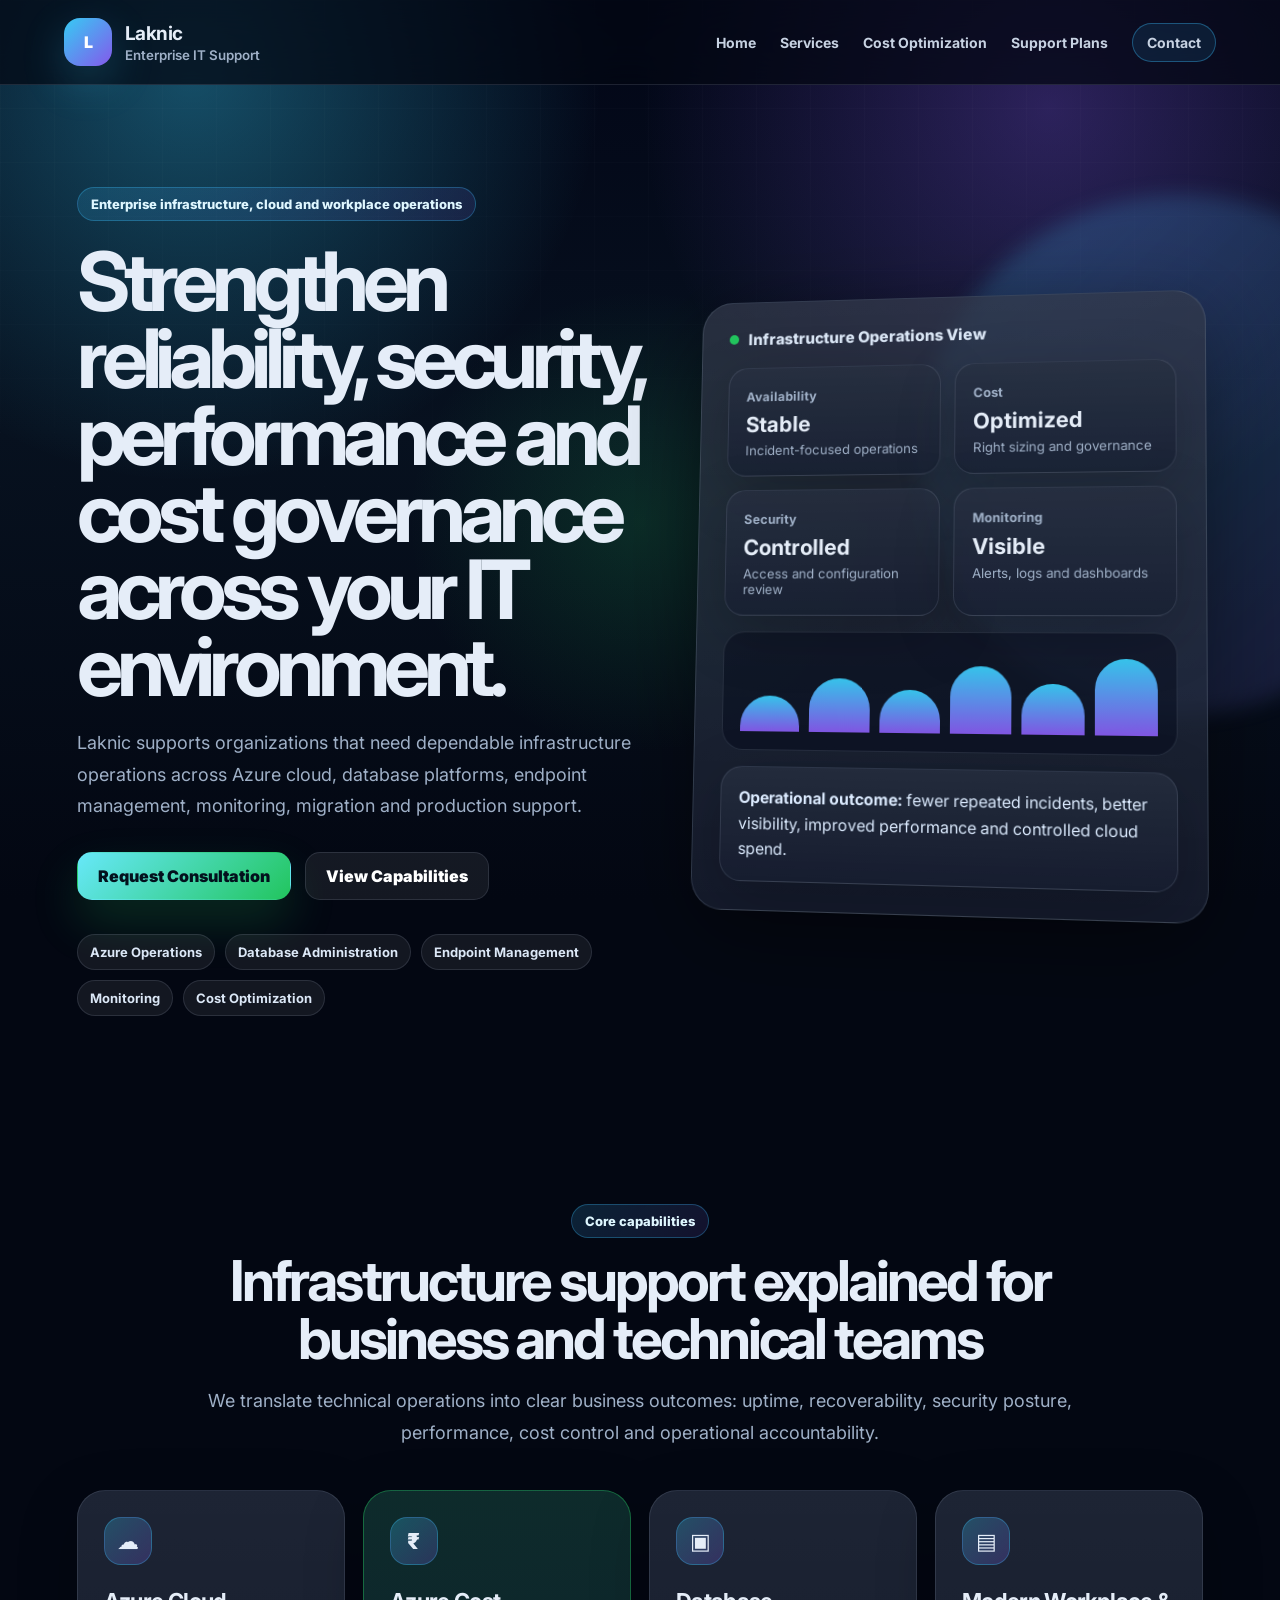
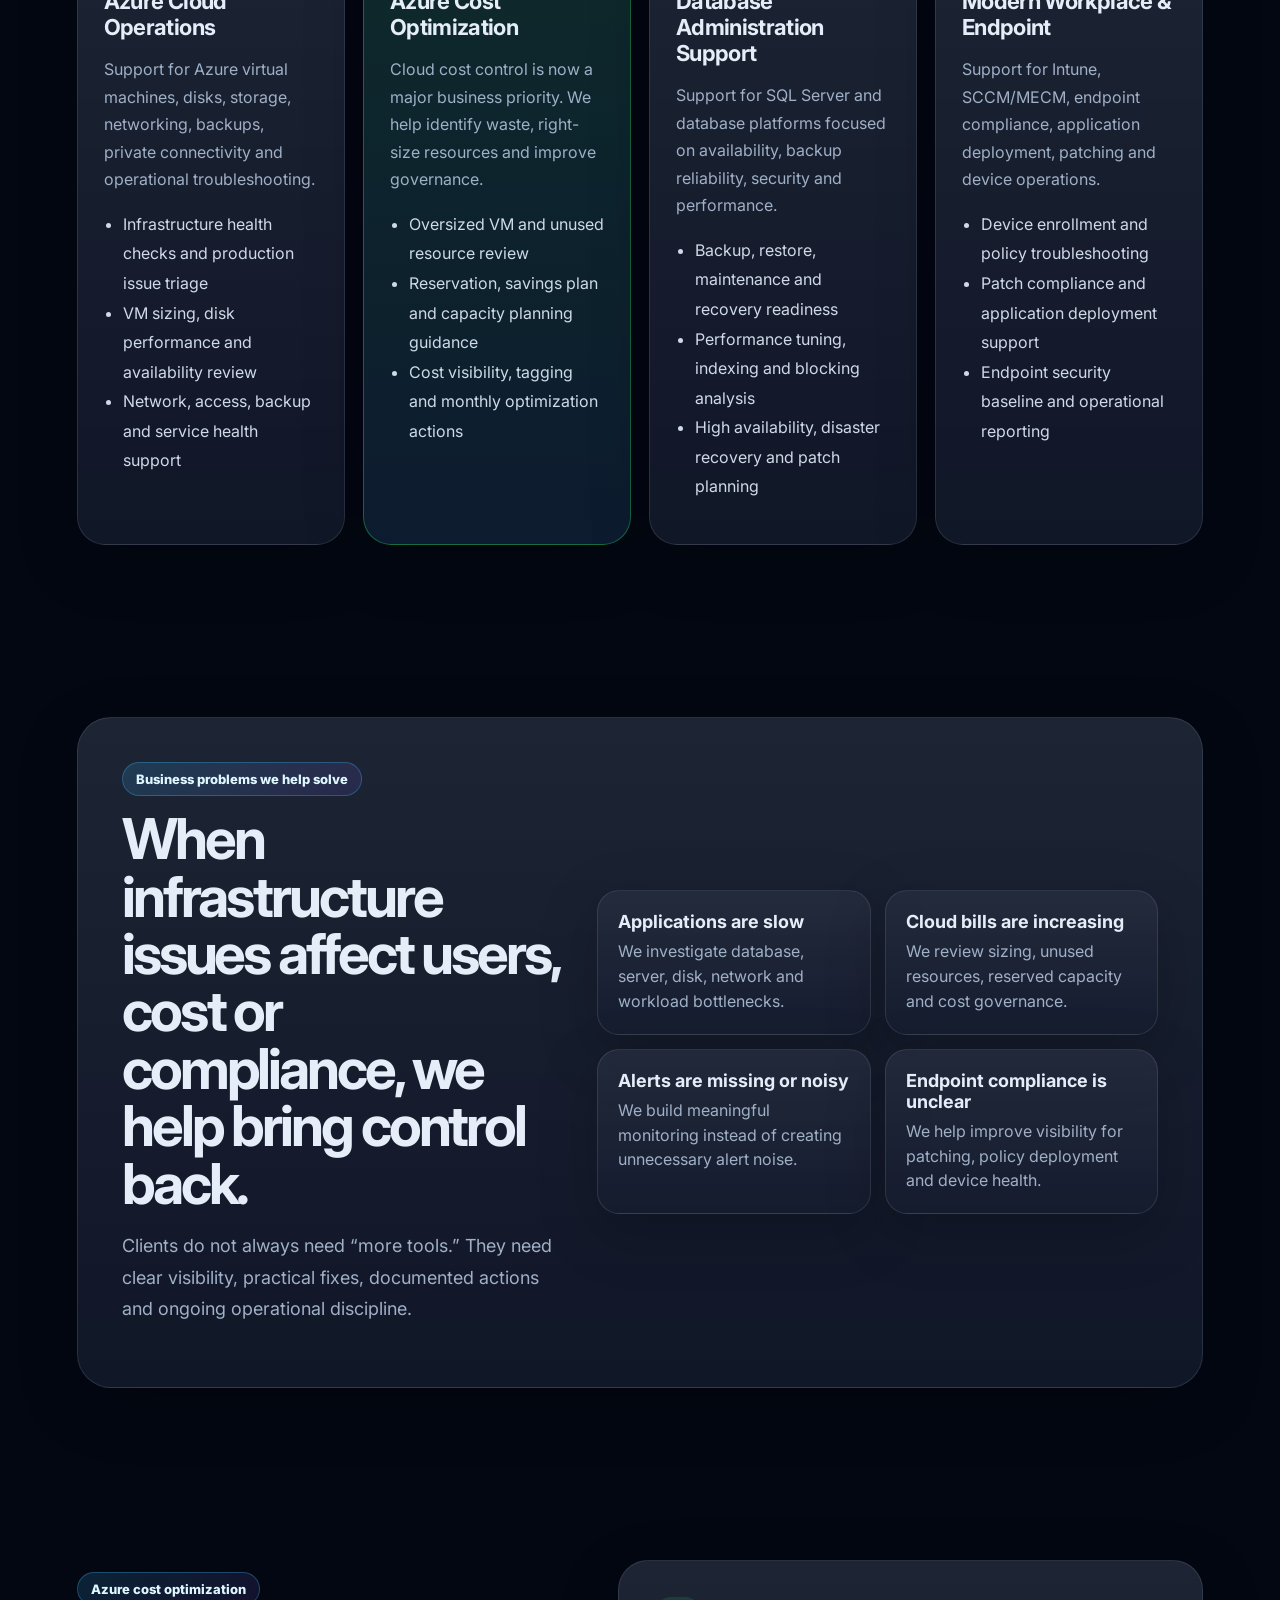
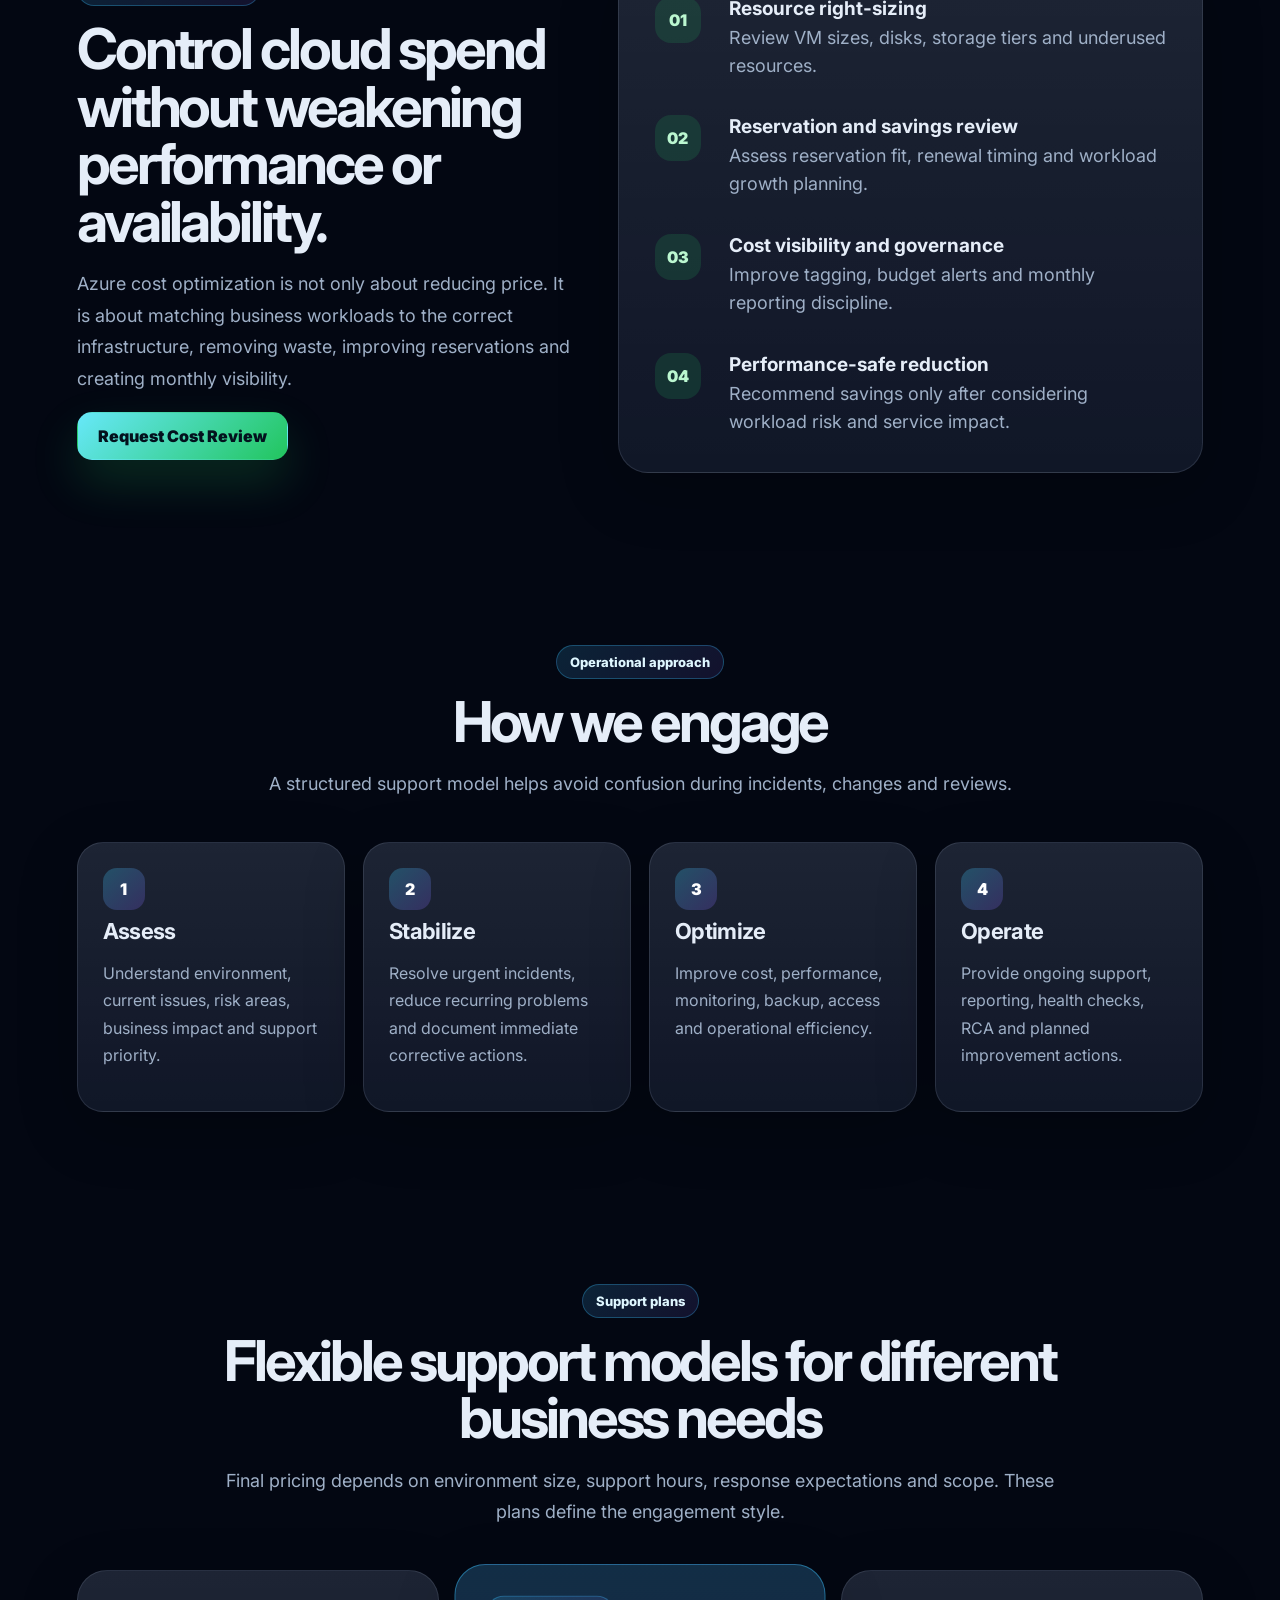
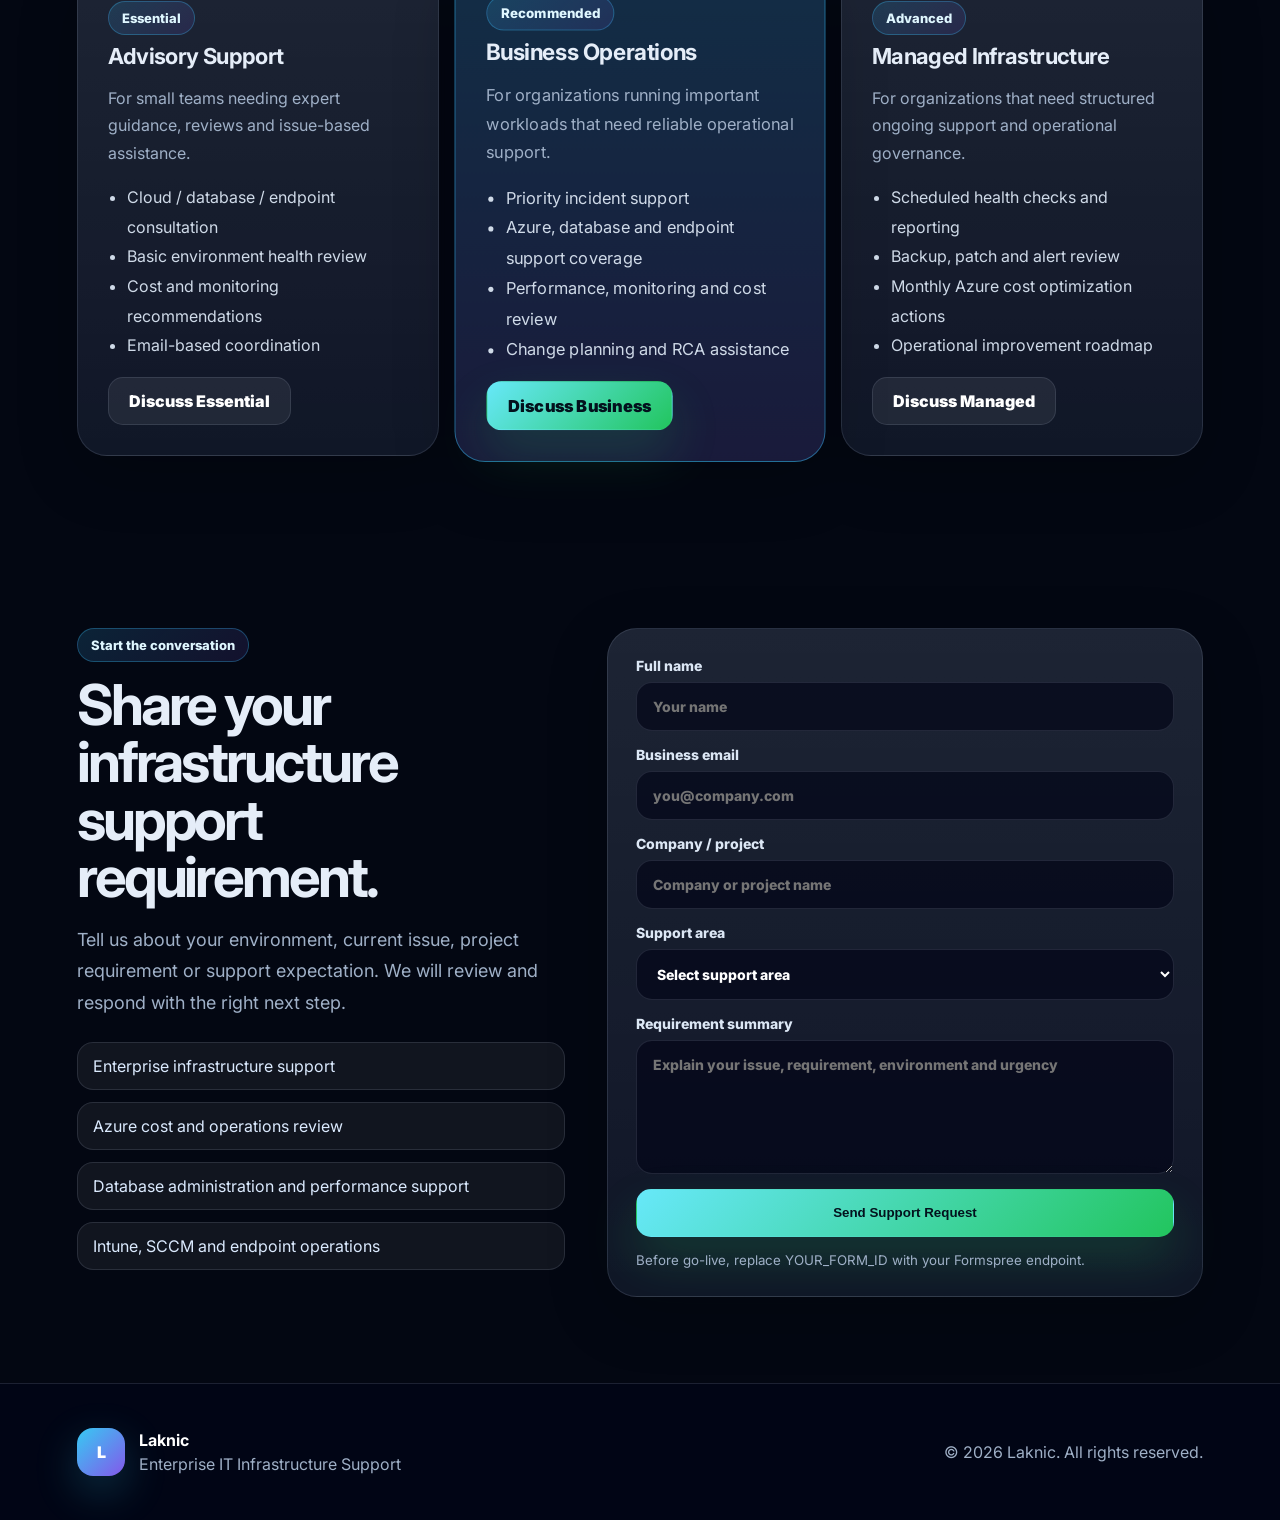
==== commit f8b998ee: "Add files via upload" ====
--- a/index.html
+++ b/index.html
@@ -3,71 +3,107 @@
 <head>
   <meta charset="UTF-8" />
   <meta name="viewport" content="width=device-width, initial-scale=1.0" />
-  <title>Laknic | Cloud, DBA & Modern Workplace Support</title>
-  <meta name="description" content="Laknic provides Azure cloud, SQL Server DBA, Intune, SCCM, monitoring, migration and production support services for businesses." />
+
+  <title>Laknic | Enterprise IT Infrastructure Support</title>
+  <meta name="description" content="Laknic provides enterprise IT infrastructure support across Azure cloud, database administration, endpoint management, monitoring, migration, security operations and cloud cost optimization." />
+
   <link rel="preconnect" href="https://fonts.googleapis.com">
   <link rel="preconnect" href="https://fonts.gstatic.com" crossorigin>
-  <link href="https://fonts.googleapis.com/css2?family=Inter:wght@400;500;600;700;800&display=swap" rel="stylesheet">
+  <link href="https://fonts.googleapis.com/css2?family=Inter:wght@400;500;600;700;800;900&display=swap" rel="stylesheet">
+
   <link rel="stylesheet" href="styles.css" />
 </head>
+
 <body>
-  <div class="page-glow"></div>
+  <div class="mesh-bg"></div>
+  <div class="noise-layer"></div>
 
   <header class="site-header">
-    <a class="brand" href="index.html">
+    <a class="brand" href="index.html" aria-label="Laknic home">
       <span class="brand-mark">L</span>
-      <span>
+      <span class="brand-copy">
         <strong>Laknic</strong>
-        <small>Cloud • DBA • Endpoint</small>
+        <small>Enterprise IT Support</small>
       </span>
     </a>
 
-    <button class="mobile-menu" id="mobileMenu">☰</button>
+    <button class="mobile-menu" id="mobileMenu" aria-label="Open menu">☰</button>
 
     <nav class="nav" id="nav">
       <a href="index.html">Home</a>
       <a href="services.html">Services</a>
-      <a href="#plans">Plans</a>
-      <a href="#contact">Contact</a>
+      <a href="#cost">Cost Optimization</a>
+      <a href="#plans">Support Plans</a>
+      <a class="nav-cta" href="#contact">Contact</a>
     </nav>
   </header>
 
   <main>
     <section class="hero">
       <div class="hero-content reveal">
-        <span class="pill">Enterprise IT support for cloud, database and endpoints</span>
-        <h1>Keep your Azure, SQL Server and workplace systems stable, secure and fast.</h1>
-        <p>
-          Laknic helps businesses manage production issues, improve performance, reduce cloud cost,
-          strengthen monitoring, and support modern workplace platforms such as Microsoft Intune and SCCM.
-        </p>
+        <span class="pill">Enterprise infrastructure, cloud and workplace operations</span>
+        <h1>Strengthen reliability, security, performance and cost governance across your IT environment.</h1>
+        <p>
+          Laknic supports organizations that need dependable infrastructure operations across Azure cloud,
+          database platforms, endpoint management, monitoring, migration and production support.
+        </p>
+
         <div class="hero-actions">
-          <a class="btn primary" href="#contact">Request Support</a>
-          <a class="btn secondary" href="services.html">Explore Services</a>
-        </div>
-        <div class="trust-row">
-          <span>Azure Support</span>
-          <span>SQL DBA</span>
-          <span>Intune / SCCM</span>
+          <a class="btn primary" href="#contact">Request Consultation</a>
+          <a class="btn secondary" href="services.html">View Capabilities</a>
+        </div>
+
+        <div class="trust-row" aria-label="Core services">
+          <span>Azure Operations</span>
+          <span>Database Administration</span>
+          <span>Endpoint Management</span>
           <span>Monitoring</span>
-          <span>Migration</span>
-        </div>
-      </div>
-
-      <div class="hero-panel reveal delay">
-        <div class="dashboard-card">
-          <div class="status-line">
-            <span class="dot green"></span> Production health view
-          </div>
-          <div class="metric-grid">
-            <div><strong>Cloud</strong><span>VMs, storage, network</span></div>
-            <div><strong>DBA</strong><span>Backup, tuning, HA/DR</span></div>
-            <div><strong>Endpoint</strong><span>Intune, SCCM, patching</span></div>
-            <div><strong>Security</strong><span>Access, hardening, alerts</span></div>
-          </div>
-          <div class="signal-card">
-            <span>Typical outcomes</span>
-            <strong>Fewer incidents • Faster RCA • Better visibility • Lower cost</strong>
+          <span>Cost Optimization</span>
+        </div>
+      </div>
+
+      <div class="hero-visual reveal delay">
+        <div class="ops-console">
+          <div class="console-top">
+            <span class="pulse"></span>
+            <span>Infrastructure Operations View</span>
+          </div>
+
+          <div class="console-grid">
+            <div class="console-tile">
+              <span>Availability</span>
+              <strong>Stable</strong>
+              <small>Incident-focused operations</small>
+            </div>
+            <div class="console-tile">
+              <span>Cost</span>
+              <strong>Optimized</strong>
+              <small>Right sizing and governance</small>
+            </div>
+            <div class="console-tile">
+              <span>Security</span>
+              <strong>Controlled</strong>
+              <small>Access and configuration review</small>
+            </div>
+            <div class="console-tile">
+              <span>Monitoring</span>
+              <strong>Visible</strong>
+              <small>Alerts, logs and dashboards</small>
+            </div>
+          </div>
+
+          <div class="console-graph">
+            <div class="bar b1"></div>
+            <div class="bar b2"></div>
+            <div class="bar b3"></div>
+            <div class="bar b4"></div>
+            <div class="bar b5"></div>
+            <div class="bar b6"></div>
+          </div>
+
+          <div class="console-note">
+            <strong>Operational outcome:</strong>
+            fewer repeated incidents, better visibility, improved performance and controlled cloud spend.
           </div>
         </div>
       </div>
@@ -75,166 +111,285 @@
 
     <section class="section reveal">
       <div class="section-heading">
-        <span class="eyebrow">What we support</span>
-        <h2>Practical support that business users can understand</h2>
-        <p>
-          We do not only “manage servers”. We help you keep business applications available,
-          recoverable, monitored and cost-controlled.
-        </p>
-      </div>
-
-      <div class="service-grid">
-        <article class="service-card">
-          <div class="icon">☁️</div>
+        <span class="eyebrow">Core capabilities</span>
+        <h2>Infrastructure support explained for business and technical teams</h2>
+        <p>
+          We translate technical operations into clear business outcomes: uptime, recoverability,
+          security posture, performance, cost control and operational accountability.
+        </p>
+      </div>
+
+      <div class="capability-grid">
+        <article class="capability-card">
+          <span class="card-icon cloud"></span>
           <h3>Azure Cloud Operations</h3>
-          <p>Support for Azure virtual machines, disks, networking, storage, backups, monitoring and cost optimization.</p>
-          <ul>
-            <li>Fix VM access, performance and availability issues</li>
-            <li>Review VM sizing, disks and reservation/cost options</li>
-            <li>Set up alerts for CPU, memory, disk and service health</li>
-          </ul>
-        </article>
-
-        <article class="service-card">
-          <div class="icon">🗄️</div>
-          <h3>SQL Server DBA Support</h3>
-          <p>Database support to keep SQL Server stable, backed up, secure and performing well.</p>
-          <ul>
-            <li>Backup, restore, patching and maintenance plans</li>
+          <p>Support for Azure virtual machines, disks, storage, networking, backups, private connectivity and operational troubleshooting.</p>
+          <ul>
+            <li>Infrastructure health checks and production issue triage</li>
+            <li>VM sizing, disk performance and availability review</li>
+            <li>Network, access, backup and service health support</li>
+          </ul>
+        </article>
+
+        <article class="capability-card highlight">
+          <span class="card-icon cost"></span>
+          <h3>Azure Cost Optimization</h3>
+          <p>Cloud cost control is now a major business priority. We help identify waste, right-size resources and improve governance.</p>
+          <ul>
+            <li>Oversized VM and unused resource review</li>
+            <li>Reservation, savings plan and capacity planning guidance</li>
+            <li>Cost visibility, tagging and monthly optimization actions</li>
+          </ul>
+        </article>
+
+        <article class="capability-card">
+          <span class="card-icon database"></span>
+          <h3>Database Administration Support</h3>
+          <p>Support for SQL Server and database platforms focused on availability, backup reliability, security and performance.</p>
+          <ul>
+            <li>Backup, restore, maintenance and recovery readiness</li>
             <li>Performance tuning, indexing and blocking analysis</li>
-            <li>Availability support for Always On, clustering and DR</li>
-          </ul>
-        </article>
-
-        <article class="service-card">
-          <div class="icon">💻</div>
-          <h3>Modern Workplace Management</h3>
-          <p>Endpoint and device management support using Microsoft Intune, SCCM/MECM and Windows management tools.</p>
-          <ul>
-            <li>Device enrollment, policy deployment and troubleshooting</li>
-            <li>Patch management and application deployment support</li>
-            <li>Endpoint compliance and security configuration assistance</li>
-          </ul>
-        </article>
-
-        <article class="service-card">
-          <div class="icon">📊</div>
-          <h3>Monitoring & Alerting</h3>
-          <p>Proactive visibility so issues are detected before users complain.</p>
-          <ul>
-            <li>Azure Monitor, Log Analytics and alert rules</li>
-            <li>Disk, CPU, memory, SQL health and backup monitoring</li>
-            <li>Dashboards and operational reporting</li>
-          </ul>
-        </article>
-      </div>
-    </section>
-
-    <section class="section split reveal">
+            <li>High availability, disaster recovery and patch planning</li>
+          </ul>
+        </article>
+
+        <article class="capability-card">
+          <span class="card-icon endpoint"></span>
+          <h3>Modern Workplace & Endpoint</h3>
+          <p>Support for Intune, SCCM/MECM, endpoint compliance, application deployment, patching and device operations.</p>
+          <ul>
+            <li>Device enrollment and policy troubleshooting</li>
+            <li>Patch compliance and application deployment support</li>
+            <li>Endpoint security baseline and operational reporting</li>
+          </ul>
+        </article>
+      </div>
+    </section>
+
+    <section class="section story-section reveal">
+      <div class="story-card">
+        <div>
+          <span class="eyebrow">Business problems we help solve</span>
+          <h2>When infrastructure issues affect users, cost or compliance, we help bring control back.</h2>
+          <p>
+            Clients do not always need “more tools.” They need clear visibility, practical fixes,
+            documented actions and ongoing operational discipline.
+          </p>
+        </div>
+
+        <div class="problem-grid">
+          <div>
+            <strong>Applications are slow</strong>
+            <span>We investigate database, server, disk, network and workload bottlenecks.</span>
+          </div>
+          <div>
+            <strong>Cloud bills are increasing</strong>
+            <span>We review sizing, unused resources, reserved capacity and cost governance.</span>
+          </div>
+          <div>
+            <strong>Alerts are missing or noisy</strong>
+            <span>We build meaningful monitoring instead of creating unnecessary alert noise.</span>
+          </div>
+          <div>
+            <strong>Endpoint compliance is unclear</strong>
+            <span>We help improve visibility for patching, policy deployment and device health.</span>
+          </div>
+        </div>
+      </div>
+    </section>
+
+    <section class="section split reveal" id="cost">
       <div>
-        <span class="eyebrow">Why clients choose us</span>
-        <h2>Support that speaks both technology and business impact</h2>
-        <p>
-          Many IT issues are not just technical problems. A slow database can delay billing.
-          A failed backup can create audit risk. A wrong cloud size can waste monthly budget.
-          We explain what happened, what it affects, and what must be done next.
-        </p>
-        <a class="btn primary" href="services.html">View Detailed Services</a>
-      </div>
-
-      <div class="benefit-list">
-        <div><strong>Fast incident response</strong><span>Clear triage, action plan and ownership.</span></div>
-        <div><strong>Root cause focus</strong><span>Not just temporary fixes; we identify the real reason.</span></div>
-        <div><strong>Cost-aware operations</strong><span>Improve performance without unnecessary spend.</span></div>
-        <div><strong>Production mindset</strong><span>Changes are planned with downtime, rollback and risk in mind.</span></div>
+        <span class="eyebrow">Azure cost optimization</span>
+        <h2>Control cloud spend without weakening performance or availability.</h2>
+        <p>
+          Azure cost optimization is not only about reducing price. It is about matching business workloads
+          to the correct infrastructure, removing waste, improving reservations and creating monthly visibility.
+        </p>
+        <a class="btn primary" href="#contact">Request Cost Review</a>
+      </div>
+
+      <div class="optimization-panel">
+        <div class="optimization-row">
+          <span>01</span>
+          <div>
+            <strong>Resource right-sizing</strong>
+            <p>Review VM sizes, disks, storage tiers and underused resources.</p>
+          </div>
+        </div>
+        <div class="optimization-row">
+          <span>02</span>
+          <div>
+            <strong>Reservation and savings review</strong>
+            <p>Assess reservation fit, renewal timing and workload growth planning.</p>
+          </div>
+        </div>
+        <div class="optimization-row">
+          <span>03</span>
+          <div>
+            <strong>Cost visibility and governance</strong>
+            <p>Improve tagging, budget alerts and monthly reporting discipline.</p>
+          </div>
+        </div>
+        <div class="optimization-row">
+          <span>04</span>
+          <div>
+            <strong>Performance-safe reduction</strong>
+            <p>Recommend savings only after considering workload risk and service impact.</p>
+          </div>
+        </div>
+      </div>
+    </section>
+
+    <section class="section reveal">
+      <div class="section-heading">
+        <span class="eyebrow">Operational approach</span>
+        <h2>How we engage</h2>
+        <p>A structured support model helps avoid confusion during incidents, changes and reviews.</p>
+      </div>
+
+      <div class="process-grid">
+        <div class="process-card">
+          <span>1</span>
+          <h3>Assess</h3>
+          <p>Understand environment, current issues, risk areas, business impact and support priority.</p>
+        </div>
+        <div class="process-card">
+          <span>2</span>
+          <h3>Stabilize</h3>
+          <p>Resolve urgent incidents, reduce recurring problems and document immediate corrective actions.</p>
+        </div>
+        <div class="process-card">
+          <span>3</span>
+          <h3>Optimize</h3>
+          <p>Improve cost, performance, monitoring, backup, access and operational efficiency.</p>
+        </div>
+        <div class="process-card">
+          <span>4</span>
+          <h3>Operate</h3>
+          <p>Provide ongoing support, reporting, health checks, RCA and planned improvement actions.</p>
+        </div>
       </div>
     </section>
 
     <section class="section reveal" id="plans">
       <div class="section-heading">
         <span class="eyebrow">Support plans</span>
-        <h2>Choose the right level of support</h2>
-        <p>Pricing can be finalized after scope review. These plans help clients understand the engagement model.</p>
+        <h2>Flexible support models for different business needs</h2>
+        <p>
+          Final pricing depends on environment size, support hours, response expectations and scope.
+          These plans define the engagement style.
+        </p>
       </div>
 
       <div class="pricing-grid">
-        <div class="price-card">
-          <h3>Starter Support</h3>
-          <p>For small businesses needing occasional help.</p>
-          <ul>
-            <li>Email-based support</li>
-            <li>Basic Azure / SQL review</li>
-            <li>Monthly health recommendations</li>
-            <li>Best for small workloads</li>
-          </ul>
-          <a class="btn secondary" href="#contact">Discuss Starter</a>
-        </div>
-
-        <div class="price-card featured">
-          <span class="badge">Popular</span>
-          <h3>Business Support</h3>
-          <p>For companies running important production workloads.</p>
+        <article class="price-card">
+          <span class="plan-label">Essential</span>
+          <h3>Advisory Support</h3>
+          <p>For small teams needing expert guidance, reviews and issue-based assistance.</p>
+          <ul>
+            <li>Cloud / database / endpoint consultation</li>
+            <li>Basic environment health review</li>
+            <li>Cost and monitoring recommendations</li>
+            <li>Email-based coordination</li>
+          </ul>
+          <a class="btn secondary" href="#contact">Discuss Essential</a>
+        </article>
+
+        <article class="price-card featured">
+          <span class="plan-label">Recommended</span>
+          <h3>Business Operations</h3>
+          <p>For organizations running important workloads that need reliable operational support.</p>
           <ul>
             <li>Priority incident support</li>
-            <li>Cloud + DBA + monitoring assistance</li>
-            <li>Performance and cost review</li>
-            <li>Change planning and RCA support</li>
+            <li>Azure, database and endpoint support coverage</li>
+            <li>Performance, monitoring and cost review</li>
+            <li>Change planning and RCA assistance</li>
           </ul>
           <a class="btn primary" href="#contact">Discuss Business</a>
-        </div>
-
-        <div class="price-card">
-          <h3>Managed Operations</h3>
-          <p>For businesses needing ongoing operations support.</p>
-          <ul>
-            <li>Regular health checks</li>
-            <li>Proactive alert review</li>
-            <li>Patch, backup and compliance support</li>
-            <li>Cloud, DBA and endpoint operations</li>
+        </article>
+
+        <article class="price-card">
+          <span class="plan-label">Advanced</span>
+          <h3>Managed Infrastructure</h3>
+          <p>For organizations that need structured ongoing support and operational governance.</p>
+          <ul>
+            <li>Scheduled health checks and reporting</li>
+            <li>Backup, patch and alert review</li>
+            <li>Monthly Azure cost optimization actions</li>
+            <li>Operational improvement roadmap</li>
           </ul>
           <a class="btn secondary" href="#contact">Discuss Managed</a>
-        </div>
+        </article>
       </div>
     </section>
 
     <section class="section contact-section reveal" id="contact">
       <div>
-        <span class="eyebrow">Contact Laknic</span>
-        <h2>Tell us what support you need</h2>
-        <p>
-          Share your requirement, issue summary, environment type, and urgency.
-          We will review and respond with the next action plan.
-        </p>
+        <span class="eyebrow">Start the conversation</span>
+        <h2>Share your infrastructure support requirement.</h2>
+        <p>
+          Tell us about your environment, current issue, project requirement or support expectation.
+          We will review and respond with the right next step.
+        </p>
+
         <div class="contact-points">
-          <span>✅ No login required</span>
-          <span>✅ No database required</span>
-          <span>✅ Email-based inquiry form</span>
+          <span>Enterprise infrastructure support</span>
+          <span>Azure cost and operations review</span>
+          <span>Database administration and performance support</span>
+          <span>Intune, SCCM and endpoint operations</span>
         </div>
       </div>
 
       <form class="contact-form" action="https://formspree.io/f/YOUR_FORM_ID" method="POST">
-        <input type="text" name="name" placeholder="Your name" required />
-        <input type="email" name="email" placeholder="Your email" required />
-        <input type="text" name="company" placeholder="Company / project name" />
-        <select name="support_area" required>
-          <option value="">Select support area</option>
-          <option>Azure Cloud Support</option>
-          <option>SQL Server DBA Support</option>
-          <option>Intune / SCCM / Endpoint Support</option>
-          <option>Monitoring & Alerting</option>
-          <option>Migration / Upgrade</option>
-          <option>Production Incident</option>
-        </select>
-        <textarea name="message" rows="6" placeholder="Explain your requirement or issue" required></textarea>
-        <button class="btn primary" type="submit">Send Request</button>
-        <small>Replace YOUR_FORM_ID with your Formspree form endpoint before go-live.</small>
+        <label>
+          Full name
+          <input type="text" name="name" placeholder="Your name" required />
+        </label>
+
+        <label>
+          Business email
+          <input type="email" name="email" placeholder="you@company.com" required />
+        </label>
+
+        <label>
+          Company / project
+          <input type="text" name="company" placeholder="Company or project name" />
+        </label>
+
+        <label>
+          Support area
+          <select name="support_area" required>
+            <option value="">Select support area</option>
+            <option>Azure Cloud Operations</option>
+            <option>Azure Cost Optimization</option>
+            <option>Database Administration Support</option>
+            <option>Modern Workplace / Intune / SCCM</option>
+            <option>Monitoring and Alerting</option>
+            <option>Migration / Upgrade</option>
+            <option>Production Incident Support</option>
+          </select>
+        </label>
+
+        <label>
+          Requirement summary
+          <textarea name="message" rows="6" placeholder="Explain your issue, requirement, environment and urgency" required></textarea>
+        </label>
+
+        <button class="btn primary full" type="submit">Send Support Request</button>
+        <small>Before go-live, replace YOUR_FORM_ID with your Formspree endpoint.</small>
       </form>
     </section>
   </main>
 
   <footer class="footer">
-    <strong>Laknic</strong>
-    <p>Cloud, DBA and Modern Workplace Support</p>
+    <div class="footer-brand">
+      <span class="brand-mark">L</span>
+      <div>
+        <strong>Laknic</strong>
+        <p>Enterprise IT Infrastructure Support</p>
+      </div>
+    </div>
     <span>© 2026 Laknic. All rights reserved.</span>
   </footer>
 
--- a/styles.css
+++ b/styles.css
@@ -3,16 +3,20 @@
 }
 
 :root {
-  --bg: #07111f;
-  --panel: rgba(15, 23, 42, 0.78);
-  --panel-solid: #101b2f;
-  --text: #e5eefb;
-  --muted: #93a4ba;
-  --brand: #38bdf8;
+  --bg0: #030712;
+  --bg1: #07111f;
+  --panel: rgba(15, 23, 42, 0.72);
+  --panel2: rgba(30, 41, 59, 0.72);
+  --text: #e5edf8;
+  --muted: #9fb0c7;
+  --muted2: #c7d2e2;
+  --brand: #39d5ff;
   --brand2: #8b5cf6;
-  --green: #22c55e;
+  --brand3: #22c55e;
+  --amber: #f59e0b;
   --border: rgba(148, 163, 184, 0.18);
-  --shadow: 0 24px 80px rgba(0, 0, 0, 0.35);
+  --border2: rgba(56, 189, 248, 0.36);
+  --shadow: 0 24px 90px rgba(0, 0, 0, 0.42);
 }
 
 html {
@@ -21,25 +25,35 @@
 
 body {
   margin: 0;
+  min-height: 100vh;
   font-family: "Inter", sans-serif;
   color: var(--text);
-  background:
-    radial-gradient(circle at 15% 5%, rgba(56, 189, 248, 0.28), transparent 28%),
-    radial-gradient(circle at 85% 10%, rgba(139, 92, 246, 0.22), transparent 30%),
-    linear-gradient(180deg, #06101e 0%, #08111f 40%, #050913 100%);
-  min-height: 100vh;
+  background: var(--bg0);
   overflow-x: hidden;
 }
 
-.page-glow {
+.mesh-bg {
   position: fixed;
   inset: 0;
+  z-index: -3;
+  background:
+    radial-gradient(circle at 15% 8%, rgba(56, 213, 255, 0.34), transparent 30%),
+    radial-gradient(circle at 82% 12%, rgba(139, 92, 246, 0.30), transparent 31%),
+    radial-gradient(circle at 50% 58%, rgba(34, 197, 94, 0.16), transparent 28%),
+    linear-gradient(180deg, #020617 0%, #07111f 48%, #030712 100%);
+}
+
+.noise-layer {
+  position: fixed;
+  inset: 0;
+  z-index: -2;
+  pointer-events: none;
+  opacity: 0.6;
   background-image:
     linear-gradient(rgba(255,255,255,0.035) 1px, transparent 1px),
     linear-gradient(90deg, rgba(255,255,255,0.035) 1px, transparent 1px);
-  background-size: 48px 48px;
-  pointer-events: none;
-  mask-image: linear-gradient(to bottom, black, transparent 75%);
+  background-size: 54px 54px;
+  mask-image: linear-gradient(to bottom, black 0%, transparent 78%);
 }
 
 a {
@@ -49,110 +63,141 @@
 .site-header {
   position: sticky;
   top: 0;
-  z-index: 10;
+  z-index: 50;
   display: flex;
   align-items: center;
   justify-content: space-between;
-  padding: 18px clamp(18px, 5vw, 64px);
+  padding: 18px clamp(18px, 5vw, 70px);
   background: rgba(3, 7, 18, 0.72);
-  backdrop-filter: blur(18px);
+  backdrop-filter: blur(22px);
   border-bottom: 1px solid var(--border);
 }
 
 .brand {
   display: flex;
-  gap: 12px;
+  gap: 13px;
   align-items: center;
   text-decoration: none;
 }
 
 .brand-mark {
-  width: 44px;
-  height: 44px;
+  width: 48px;
+  height: 48px;
   display: grid;
   place-items: center;
-  border-radius: 14px;
-  background: linear-gradient(135deg, var(--brand), var(--brand2));
-  font-weight: 800;
-  box-shadow: 0 10px 30px rgba(56, 189, 248, 0.25);
-}
-
-.brand strong {
+  border-radius: 16px;
+  background:
+    linear-gradient(135deg, rgba(57, 213, 255, 0.95), rgba(139, 92, 246, 0.95));
+  color: white;
+  font-weight: 900;
+  letter-spacing: -0.04em;
+  box-shadow: 0 15px 44px rgba(57, 213, 255, 0.22);
+}
+
+.brand-copy strong {
   display: block;
-  font-size: 18px;
-}
-
-.brand small {
+  font-size: 19px;
+  letter-spacing: -0.03em;
+}
+
+.brand-copy small {
   display: block;
+  margin-top: 2px;
   color: var(--muted);
-  font-size: 12px;
+  font-weight: 600;
 }
 
 .nav {
   display: flex;
-  gap: 26px;
+  align-items: center;
+  gap: 24px;
 }
 
 .nav a {
-  color: var(--muted);
+  color: var(--muted2);
+  font-weight: 700;
+  font-size: 14px;
   text-decoration: none;
-  font-weight: 600;
   transition: 0.25s ease;
 }
 
 .nav a:hover {
   color: white;
+}
+
+.nav-cta {
+  padding: 10px 14px;
+  border: 1px solid var(--border2);
+  border-radius: 999px;
+  background: rgba(56, 189, 248, 0.10);
 }
 
 .mobile-menu {
   display: none;
   border: 1px solid var(--border);
-  background: var(--panel);
+  background: rgba(255,255,255,0.06);
   color: white;
-  border-radius: 12px;
-  padding: 10px 14px;
+  border-radius: 13px;
+  padding: 10px 13px;
+  cursor: pointer;
 }
 
 .hero {
-  min-height: 82vh;
-  display: grid;
-  grid-template-columns: 1.1fr 0.9fr;
-  gap: 40px;
-  align-items: center;
-  padding: clamp(60px, 8vw, 110px) clamp(18px, 6vw, 76px);
+  min-height: 86vh;
+  display: grid;
+  grid-template-columns: 1.05fr 0.95fr;
+  gap: 44px;
+  align-items: center;
+  padding: clamp(62px, 8vw, 118px) clamp(18px, 6vw, 80px);
+  position: relative;
+}
+
+.hero::before {
+  content: "";
+  position: absolute;
+  width: 520px;
+  height: 520px;
+  right: -160px;
+  top: 110px;
+  border-radius: 999px;
+  background: linear-gradient(135deg, rgba(57, 213, 255, 0.20), rgba(139, 92, 246, 0.14));
+  filter: blur(10px);
+  z-index: -1;
 }
 
 .hero h1,
 .inner-hero h1 {
-  font-size: clamp(42px, 6vw, 76px);
-  line-height: 0.95;
+  font-size: clamp(42px, 6.4vw, 82px);
+  line-height: 0.94;
+  letter-spacing: -0.075em;
   margin: 22px 0;
-  letter-spacing: -0.06em;
 }
 
 .hero p,
 .inner-hero p,
 .section-heading p,
+.story-card p,
 .split p,
-.contact-section p,
-.cta-band p {
+.cta-band p,
+.contact-section p {
   color: var(--muted);
   font-size: 18px;
-  line-height: 1.7;
+  line-height: 1.75;
 }
 
 .pill,
 .eyebrow,
-.badge {
+.plan-label {
   display: inline-flex;
   align-items: center;
   width: fit-content;
   padding: 8px 13px;
-  border: 1px solid rgba(56, 189, 248, 0.28);
   border-radius: 999px;
-  color: #bae6fd;
-  background: rgba(56, 189, 248, 0.10);
-  font-weight: 700;
+  color: #dff7ff;
+  border: 1px solid rgba(56, 189, 248, 0.30);
+  background:
+    linear-gradient(135deg, rgba(56,189,248,0.16), rgba(139,92,246,0.12));
+  font-weight: 800;
   font-size: 13px;
 }
 
@@ -160,266 +205,463 @@
   display: flex;
   gap: 14px;
   flex-wrap: wrap;
-  margin-top: 28px;
+  margin-top: 30px;
 }
 
 .btn {
   display: inline-flex;
   justify-content: center;
   align-items: center;
+  min-height: 48px;
   padding: 13px 20px;
-  border-radius: 14px;
-  font-weight: 800;
+  border-radius: 15px;
+  border: 1px solid transparent;
+  font-weight: 900;
   text-decoration: none;
-  border: 1px solid transparent;
   cursor: pointer;
   transition: 0.25s ease;
 }
 
 .btn:hover {
-  transform: translateY(-2px);
+  transform: translateY(-3px);
 }
 
 .btn.primary {
-  color: #04111f;
+  color: #03111d;
   background: linear-gradient(135deg, #67e8f9, #22c55e);
-  box-shadow: 0 18px 40px rgba(34, 197, 94, 0.20);
+  box-shadow: 0 22px 48px rgba(34, 197, 94, 0.20);
 }
 
 .btn.secondary {
   color: white;
-  background: rgba(255,255,255,0.06);
+  background: rgba(255,255,255,0.07);
   border-color: var(--border);
+}
+
+.btn.full {
+  width: 100%;
 }
 
 .trust-row {
   display: flex;
   flex-wrap: wrap;
   gap: 10px;
-  margin-top: 32px;
+  margin-top: 34px;
 }
 
 .trust-row span {
-  color: #cbd5e1;
   padding: 9px 12px;
   border-radius: 999px;
+  color: #dbe7f6;
+  background: rgba(255,255,255,0.065);
+  border: 1px solid var(--border);
+  font-size: 13px;
+  font-weight: 700;
+}
+
+.hero-visual {
+  perspective: 1300px;
+}
+
+.ops-console {
+  padding: 28px;
+  border-radius: 32px;
+  border: 1px solid rgba(148, 163, 184, 0.22);
+  background:
+    linear-gradient(180deg, rgba(255,255,255,0.11), rgba(255,255,255,0.035)),
+    rgba(15, 23, 42, 0.72);
+  box-shadow: var(--shadow);
+  transform: rotateY(-7deg) rotateX(4deg);
+  animation: floatConsole 6.5s ease-in-out infinite;
+}
+
+.console-top {
+  display: flex;
+  align-items: center;
+  gap: 10px;
+  color: #dbe7f6;
+  font-weight: 800;
+  margin-bottom: 20px;
+}
+
+.pulse {
+  width: 10px;
+  height: 10px;
+  border-radius: 50%;
+  background: var(--brand3);
+  box-shadow: 0 0 0 rgba(34, 197, 94, 0.55);
+  animation: pulse 1.8s infinite;
+}
+
+.console-grid {
+  display: grid;
+  grid-template-columns: 1fr 1fr;
+  gap: 14px;
+}
+
+.console-tile,
+.console-note,
+.capability-card,
+.story-card,
+.problem-grid div,
+.optimization-panel,
+.process-card,
+.price-card,
+.contact-form,
+.detail-card {
+  border: 1px solid var(--border);
+  background:
+    linear-gradient(180deg, rgba(255,255,255,0.08), rgba(255,255,255,0.025)),
+    rgba(15, 23, 42, 0.72);
+  box-shadow: 0 18px 60px rgba(0,0,0,0.22);
+}
+
+.console-tile {
+  padding: 18px;
+  border-radius: 20px;
+}
+
+.console-tile span {
+  color: var(--muted);
+  font-size: 13px;
+  font-weight: 700;
+}
+
+.console-tile strong {
+  display: block;
+  margin-top: 7px;
+  font-size: 22px;
+}
+
+.console-tile small {
+  display: block;
+  margin-top: 6px;
+  color: var(--muted);
+}
+
+.console-graph {
+  display: flex;
+  align-items: end;
+  gap: 10px;
+  height: 120px;
+  padding: 18px;
+  margin: 16px 0;
+  border-radius: 22px;
+  background: rgba(2, 6, 23, 0.42);
+  border: 1px solid var(--border);
+}
+
+.bar {
+  flex: 1;
+  border-radius: 999px 999px 8px 8px;
+  background: linear-gradient(180deg, var(--brand), var(--brand2));
+  opacity: 0.9;
+  animation: grow 2.2s ease infinite alternate;
+}
+
+.b1 { height: 44%; }
+.b2 { height: 66%; animation-delay: .1s; }
+.b3 { height: 52%; animation-delay: .2s; }
+.b4 { height: 82%; animation-delay: .3s; }
+.b5 { height: 61%; animation-delay: .4s; }
+.b6 { height: 92%; animation-delay: .5s; }
+
+.console-note {
+  padding: 18px;
+  border-radius: 22px;
+  color: #dbeafe;
+  line-height: 1.6;
+}
+
+.section {
+  max-width: 1280px;
+  margin: auto;
+  padding: 86px clamp(18px, 6vw, 80px);
+}
+
+.section-heading {
+  max-width: 870px;
+  text-align: center;
+  margin: 0 auto 42px;
+}
+
+.section h2,
+.cta-band h2 {
+  font-size: clamp(34px, 4.4vw, 58px);
+  line-height: 1.02;
+  margin: 14px 0;
+  letter-spacing: -0.055em;
+}
+
+.capability-grid {
+  display: grid;
+  grid-template-columns: repeat(4, 1fr);
+  gap: 18px;
+}
+
+.capability-card {
+  padding: 26px;
+  border-radius: 28px;
+  transition: 0.28s ease;
+  position: relative;
+  overflow: hidden;
+}
+
+.capability-card::after {
+  content: "";
+  position: absolute;
+  inset: auto -30% -40% -30%;
+  height: 150px;
+  background: radial-gradient(circle, rgba(56,189,248,0.22), transparent 65%);
+  opacity: 0;
+  transition: 0.28s ease;
+}
+
+.capability-card:hover,
+.process-card:hover,
+.price-card:hover,
+.detail-card:hover {
+  transform: translateY(-7px);
+  border-color: var(--border2);
+}
+
+.capability-card:hover::after {
+  opacity: 1;
+}
+
+.capability-card.highlight {
+  border-color: rgba(34, 197, 94, 0.42);
+  background:
+    linear-gradient(180deg, rgba(34,197,94,0.14), rgba(56,189,248,0.06)),
+    rgba(15, 23, 42, 0.72);
+}
+
+.card-icon,
+.detail-icon {
+  width: 48px;
+  height: 48px;
+  display: inline-grid;
+  place-items: center;
+  border-radius: 17px;
+  margin-bottom: 15px;
+  background: linear-gradient(135deg, rgba(57,213,255,0.25), rgba(139,92,246,0.23));
+  border: 1px solid rgba(56, 189, 248, 0.30);
+  position: relative;
+}
+
+.card-icon::before,
+.detail-icon::before {
+  font-size: 22px;
+}
+
+.cloud::before { content: "☁"; }
+.cost::before { content: "₹"; font-weight: 900; }
+.database::before { content: "▣"; }
+.endpoint::before { content: "▤"; }
+.monitoring::before { content: "◉"; }
+.migration::before { content: "↗"; }
+.incident::before { content: "!"; font-weight: 900; }
+
+.capability-card h3,
+.price-card h3,
+.process-card h3 {
+  font-size: 22px;
+  margin: 8px 0;
+  letter-spacing: -0.03em;
+}
+
+.capability-card p,
+.price-card p,
+.process-card p,
+.detail-card p {
+  color: var(--muted);
+  line-height: 1.72;
+}
+
+.capability-card ul,
+.price-card ul,
+.detail-card ul {
+  padding-left: 19px;
+  color: #cfdae8;
+  line-height: 1.85;
+}
+
+.story-card {
+  padding: clamp(26px, 4vw, 44px);
+  border-radius: 34px;
+  display: grid;
+  grid-template-columns: 0.88fr 1.12fr;
+  gap: 34px;
+  align-items: center;
+}
+
+.problem-grid {
+  display: grid;
+  grid-template-columns: 1fr 1fr;
+  gap: 14px;
+}
+
+.problem-grid div {
+  padding: 20px;
+  border-radius: 22px;
+}
+
+.problem-grid strong {
+  display: block;
+  margin-bottom: 7px;
+  font-size: 18px;
+}
+
+.problem-grid span {
+  color: var(--muted);
+  line-height: 1.55;
+}
+
+.split {
+  display: grid;
+  grid-template-columns: 0.92fr 1.08fr;
+  gap: 42px;
+  align-items: center;
+}
+
+.optimization-panel {
+  padding: 18px;
+  border-radius: 30px;
+}
+
+.optimization-row {
+  display: grid;
+  grid-template-columns: 58px 1fr;
+  gap: 16px;
+  padding: 18px;
+  border-radius: 22px;
+  transition: 0.25s ease;
+}
+
+.optimization-row:hover {
+  background: rgba(255,255,255,0.055);
+}
+
+.optimization-row span {
+  width: 46px;
+  height: 46px;
+  display: grid;
+  place-items: center;
+  border-radius: 16px;
+  background: rgba(34, 197, 94, 0.15);
+  color: #bbf7d0;
+  font-weight: 900;
+}
+
+.optimization-row strong {
+  display: block;
+  font-size: 19px;
+  margin-bottom: 4px;
+}
+
+.optimization-row p {
+  margin: 0;
+  color: var(--muted);
+  line-height: 1.55;
+}
+
+.process-grid {
+  display: grid;
+  grid-template-columns: repeat(4, 1fr);
+  gap: 18px;
+}
+
+.process-card {
+  padding: 25px;
+  border-radius: 26px;
+  transition: 0.25s ease;
+}
+
+.process-card span {
+  width: 42px;
+  height: 42px;
+  display: grid;
+  place-items: center;
+  border-radius: 14px;
+  background: linear-gradient(135deg, rgba(57,213,255,0.26), rgba(139,92,246,0.24));
+  color: white;
+  font-weight: 900;
+}
+
+.pricing-grid {
+  display: grid;
+  grid-template-columns: repeat(3, 1fr);
+  gap: 20px;
+}
+
+.price-card {
+  padding: 30px;
+  border-radius: 30px;
+  transition: 0.25s ease;
+}
+
+.price-card.featured {
+  border-color: rgba(56, 189, 248, 0.46);
+  background:
+    linear-gradient(180deg, rgba(56, 189, 248, 0.16), rgba(139,92,246,0.11)),
+    rgba(15, 23, 42, 0.78);
+  transform: scale(1.025);
+}
+
+.contact-section {
+  display: grid;
+  grid-template-columns: 0.9fr 1.1fr;
+  gap: 42px;
+  align-items: start;
+}
+
+.contact-points {
+  display: grid;
+  gap: 12px;
+  margin-top: 24px;
+}
+
+.contact-points span {
+  padding: 13px 15px;
+  border-radius: 16px;
+  color: #dbeafe;
   background: rgba(255,255,255,0.06);
   border: 1px solid var(--border);
-  font-size: 13px;
-}
-
-.hero-panel {
-  perspective: 1200px;
-}
-
-.dashboard-card {
-  padding: 26px;
-  border: 1px solid var(--border);
-  background:
-    linear-gradient(180deg, rgba(255,255,255,0.10), rgba(255,255,255,0.035)),
-    rgba(15, 23, 42, 0.75);
-  border-radius: 28px;
-  box-shadow: var(--shadow);
-  transform: rotateY(-6deg) rotateX(4deg);
-  animation: float 6s ease-in-out infinite;
-}
-
-.status-line {
-  color: #cbd5e1;
-  margin-bottom: 20px;
-}
-
-.dot {
-  display: inline-block;
-  width: 9px;
-  height: 9px;
-  border-radius: 50%;
-}
-
-.dot.green {
-  background: var(--green);
-  box-shadow: 0 0 18px var(--green);
-}
-
-.metric-grid {
-  display: grid;
-  grid-template-columns: 1fr 1fr;
-  gap: 14px;
-}
-
-.metric-grid div,
-.signal-card,
-.service-card,
-.price-card,
-.detail-card,
-.benefit-list div,
+}
+
 .contact-form {
-  border: 1px solid var(--border);
-  background: rgba(15, 23, 42, 0.68);
-  border-radius: 22px;
-  box-shadow: 0 15px 50px rgba(0,0,0,0.18);
-}
-
-.metric-grid div {
-  padding: 18px;
-}
-
-.metric-grid strong {
-  display: block;
-  font-size: 20px;
-}
-
-.metric-grid span,
-.signal-card span,
-.benefit-list span {
-  display: block;
-  color: var(--muted);
-  margin-top: 6px;
-}
-
-.signal-card {
-  margin-top: 16px;
-  padding: 20px;
-}
-
-.signal-card strong {
-  display: block;
-  margin-top: 8px;
-  color: #d9f99d;
-}
-
-.section {
-  padding: 80px clamp(18px, 6vw, 76px);
-  max-width: 1240px;
-  margin: auto;
-}
-
-.section-heading {
-  text-align: center;
-  max-width: 820px;
-  margin: 0 auto 38px;
-}
-
-.section h2,
-.cta-band h2 {
-  font-size: clamp(32px, 4vw, 50px);
-  margin: 14px 0;
-  letter-spacing: -0.04em;
-}
-
-.service-grid,
-.pricing-grid {
-  display: grid;
-  grid-template-columns: repeat(4, 1fr);
-  gap: 18px;
-}
-
-.service-card {
-  padding: 24px;
-  transition: 0.25s ease;
-}
-
-.service-card:hover,
-.price-card:hover,
-.detail-card:hover {
-  transform: translateY(-6px);
-  border-color: rgba(56, 189, 248, 0.45);
-}
-
-.service-card .icon {
-  font-size: 36px;
-  margin-bottom: 12px;
-}
-
-.service-card h3,
-.price-card h3 {
-  font-size: 21px;
-  margin: 10px 0;
-}
-
-.service-card p,
-.price-card p,
-.detail-card p {
-  color: var(--muted);
-  line-height: 1.7;
-}
-
-.service-card ul,
-.price-card ul,
-.detail-card ul {
-  padding-left: 18px;
-  color: #cbd5e1;
-  line-height: 1.8;
-}
-
-.split {
-  display: grid;
-  grid-template-columns: 0.9fr 1.1fr;
-  gap: 36px;
-  align-items: center;
-}
-
-.benefit-list {
-  display: grid;
-  gap: 16px;
-}
-
-.benefit-list div {
-  padding: 22px;
-}
-
-.benefit-list strong {
-  font-size: 19px;
-}
-
-.price-card {
-  position: relative;
   padding: 28px;
-}
-
-.price-card.featured {
-  background:
-    linear-gradient(180deg, rgba(56, 189, 248, 0.16), rgba(139, 92, 246, 0.10)),
-    rgba(15, 23, 42, 0.78);
-  border-color: rgba(56, 189, 248, 0.45);
-  transform: scale(1.03);
-}
-
-.price-card .badge {
-  margin-bottom: 10px;
-}
-
-.contact-section {
-  display: grid;
-  grid-template-columns: 0.9fr 1.1fr;
-  gap: 34px;
-  align-items: start;
-}
-
-.contact-points {
-  display: grid;
-  gap: 10px;
-  margin-top: 22px;
-  color: #cbd5e1;
-}
-
-.contact-form {
-  padding: 26px;
-  display: grid;
-  gap: 14px;
+  border-radius: 30px;
+  display: grid;
+  gap: 15px;
+}
+
+.contact-form label {
+  display: grid;
+  gap: 8px;
+  color: #dce7f5;
+  font-weight: 800;
+  font-size: 14px;
 }
 
 .contact-form input,
 .contact-form textarea,
 .contact-form select {
   width: 100%;
-  padding: 15px 16px;
-  border-radius: 14px;
   border: 1px solid var(--border);
   outline: none;
-  background: rgba(2, 6, 23, 0.65);
+  border-radius: 16px;
+  background: rgba(2, 6, 23, 0.66);
   color: white;
-  font-family: inherit;
+  padding: 15px 16px;
+  font: inherit;
+}
+
+.contact-form input:focus,
+.contact-form textarea:focus,
+.contact-form select:focus {
+  border-color: var(--border2);
+  box-shadow: 0 0 0 4px rgba(56, 189, 248, 0.08);
 }
 
 .contact-form small {
@@ -427,20 +669,33 @@
 }
 
 .footer {
-  text-align: center;
-  padding: 40px 18px;
+  padding: 44px clamp(18px, 6vw, 80px);
+  display: flex;
+  align-items: center;
+  justify-content: space-between;
+  gap: 18px;
+  border-top: 1px solid var(--border);
+  background: rgba(2, 6, 23, 0.78);
   color: var(--muted);
-  border-top: 1px solid var(--border);
-  background: rgba(2, 6, 23, 0.7);
+}
+
+.footer-brand {
+  display: flex;
+  align-items: center;
+  gap: 14px;
 }
 
 .footer strong {
   color: white;
 }
 
+.footer p {
+  margin: 4px 0 0;
+}
+
 .inner-hero {
   text-align: center;
-  padding: 86px clamp(18px, 6vw, 76px) 40px;
+  padding: 90px clamp(18px, 6vw, 80px) 34px;
   max-width: 980px;
   margin: auto;
 }
@@ -451,25 +706,52 @@
 }
 
 .detail-card {
-  padding: 34px;
-}
-
-.detail-icon {
-  font-size: 40px;
+  padding: clamp(26px, 4vw, 40px);
+  border-radius: 32px;
+  transition: 0.25s ease;
+}
+
+.detail-card.premium-detail {
+  border-color: rgba(34, 197, 94, 0.42);
+  background:
+    linear-gradient(180deg, rgba(34, 197, 94, 0.13), rgba(56, 189, 248, 0.07)),
+    rgba(15, 23, 42, 0.72);
+}
+
+.detail-head {
+  display: grid;
+  grid-template-columns: auto 1fr;
+  gap: 18px;
+  align-items: start;
+  margin-bottom: 10px;
+}
+
+.detail-head h2 {
+  font-size: clamp(28px, 3.5vw, 42px);
+  margin: 0 0 10px;
+  letter-spacing: -0.045em;
 }
 
 .detail-grid {
   display: grid;
   grid-template-columns: 1fr 1fr;
-  gap: 24px;
+  gap: 28px;
+  margin-top: 22px;
+}
+
+.detail-grid h4 {
+  font-size: 18px;
+  margin-bottom: 8px;
 }
 
 .cta-band {
   text-align: center;
   border: 1px solid var(--border);
-  border-radius: 30px;
-  background: linear-gradient(135deg, rgba(56,189,248,0.16), rgba(139,92,246,0.16));
-  margin-bottom: 70px;
+  border-radius: 34px;
+  background:
+    linear-gradient(135deg, rgba(56,189,248,0.17), rgba(139,92,246,0.16)),
+    rgba(15, 23, 42, 0.64);
+  margin-bottom: 76px;
 }
 
 .reveal {
@@ -487,41 +769,55 @@
   transition-delay: 0.18s;
 }
 
-@keyframes float {
-  0%, 100% { transform: rotateY(-6deg) rotateX(4deg) translateY(0); }
-  50% { transform: rotateY(-2deg) rotateX(2deg) translateY(-12px); }
-}
-
-@media (max-width: 980px) {
+@keyframes floatConsole {
+  0%, 100% { transform: rotateY(-7deg) rotateX(4deg) translateY(0); }
+  50% { transform: rotateY(-3deg) rotateX(2deg) translateY(-13px); }
+}
+
+@keyframes pulse {
+  0% { box-shadow: 0 0 0 0 rgba(34, 197, 94, 0.55); }
+  70% { box-shadow: 0 0 0 12px rgba(34, 197, 94, 0); }
+  100% { box-shadow: 0 0 0 0 rgba(34, 197, 94, 0); }
+}
+
+@keyframes grow {
+  from { transform: scaleY(0.86); opacity: 0.72; }
+  to { transform: scaleY(1); opacity: 1; }
+}
+
+@media (max-width: 1060px) {
   .hero,
   .split,
+  .story-card,
   .contact-section,
   .detail-grid {
     grid-template-columns: 1fr;
   }
 
-  .service-grid,
-  .pricing-grid {
+  .capability-grid,
+  .process-grid {
     grid-template-columns: repeat(2, 1fr);
   }
 
-  .dashboard-card {
+  .ops-console {
     transform: none;
   }
 }
 
-@media (max-width: 640px) {
+@media (max-width: 760px) {
   .nav {
     display: none;
     position: absolute;
-    top: 76px;
+    top: 84px;
     left: 18px;
     right: 18px;
     flex-direction: column;
-    background: #07111f;
+    align-items: stretch;
     padding: 18px;
-    border-radius: 18px;
+    border-radius: 22px;
+    background: rgba(3, 7, 18, 0.96);
     border: 1px solid var(--border);
+    box-shadow: var(--shadow);
   }
 
   .nav.open {
@@ -532,13 +828,28 @@
     display: block;
   }
 
-  .service-grid,
-  .pricing-grid,
-  .metric-grid {
-    grid-template-columns: 1fr;
-  }
-
   .hero {
     min-height: auto;
   }
-}
+
+  .console-grid,
+  .capability-grid,
+  .problem-grid,
+  .process-grid,
+  .pricing-grid {
+    grid-template-columns: 1fr;
+  }
+
+  .price-card.featured {
+    transform: none;
+  }
+
+  .footer {
+    flex-direction: column;
+    align-items: flex-start;
+  }
+
+  .detail-head {
+    grid-template-columns: 1fr;
+  }
+}
